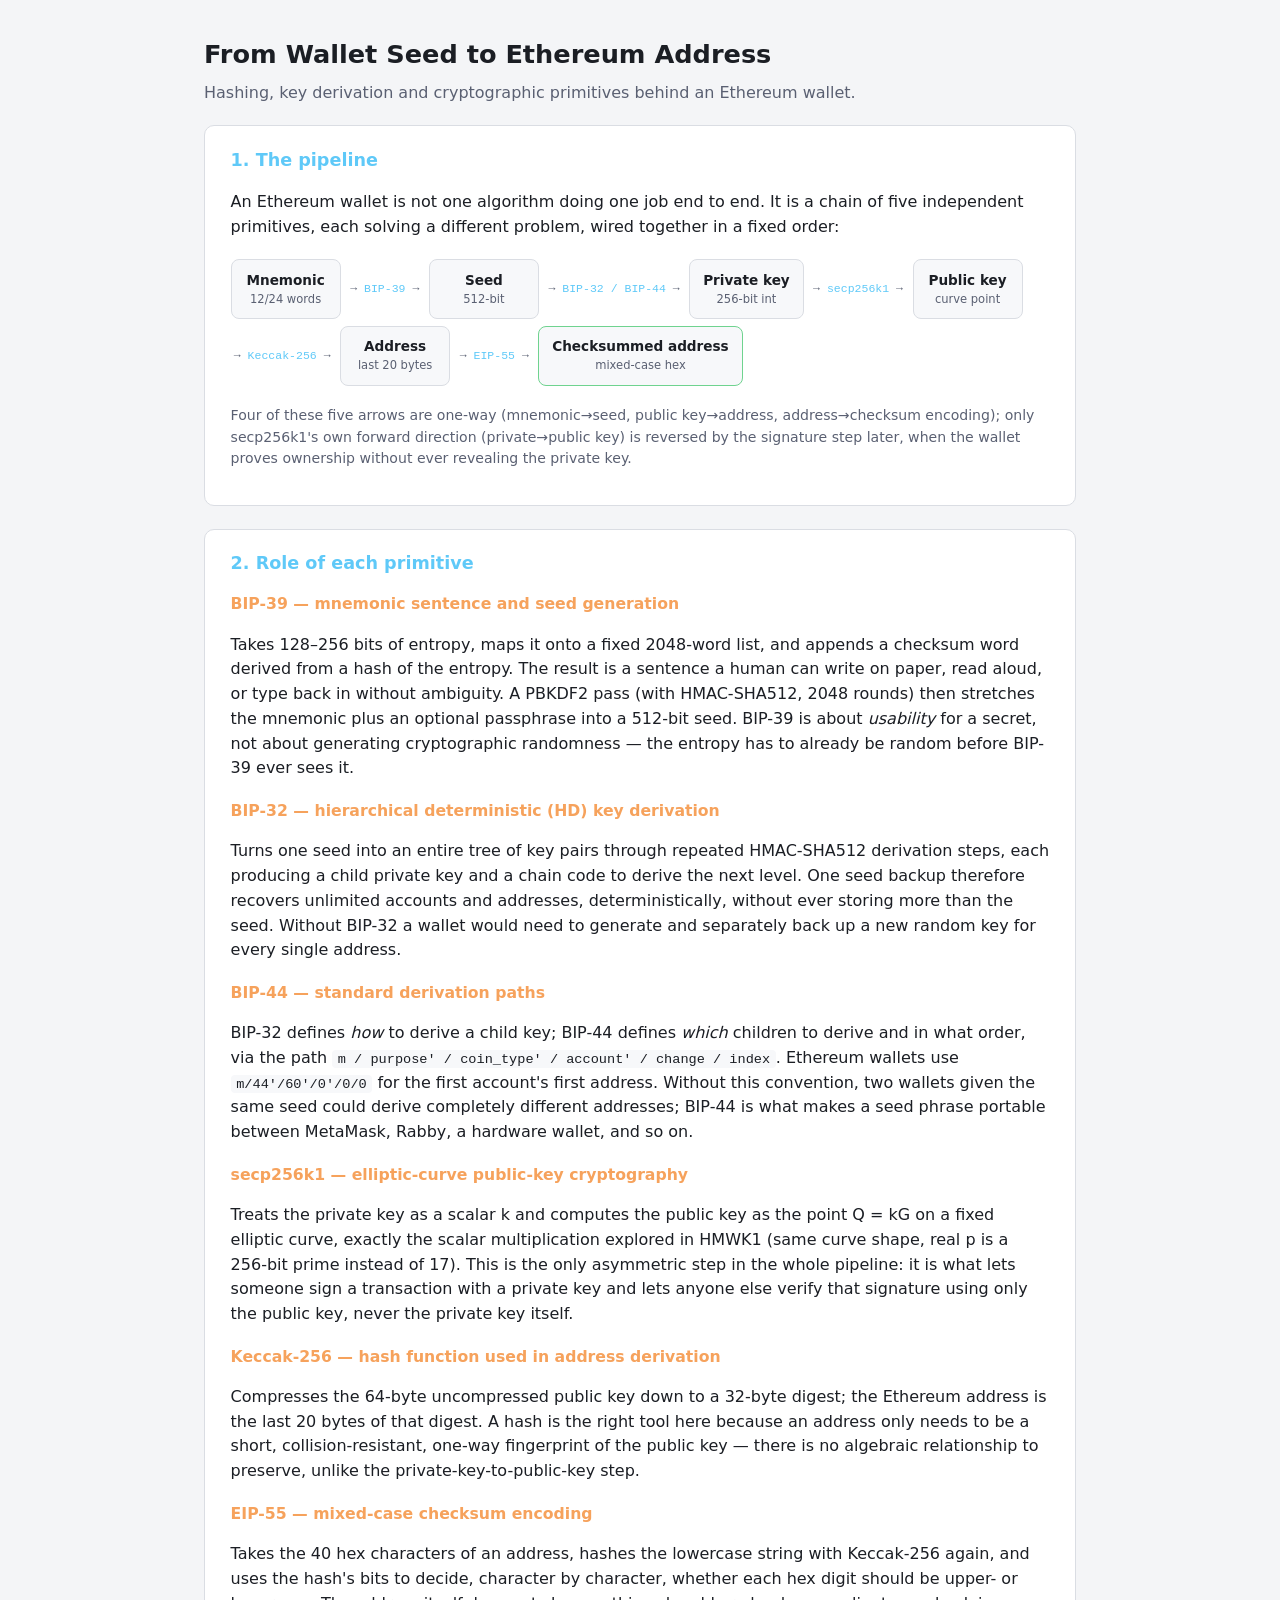
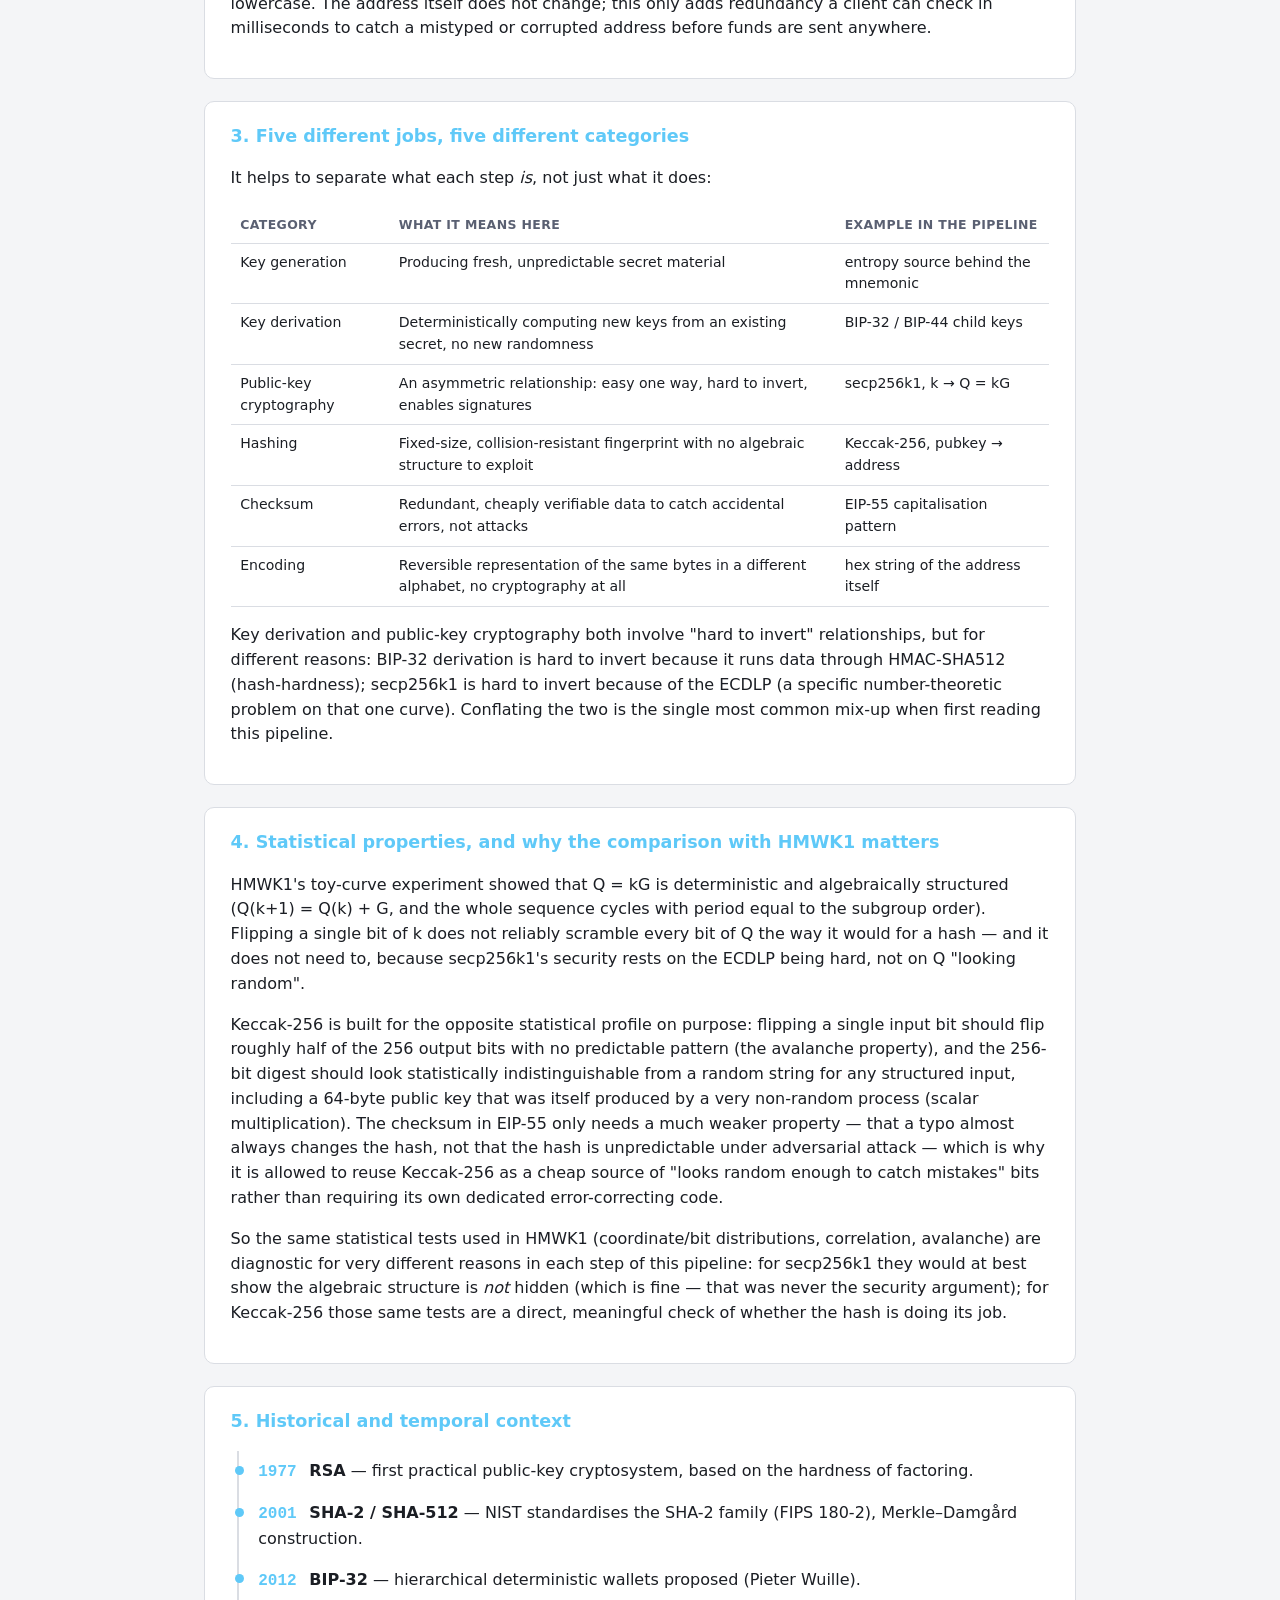
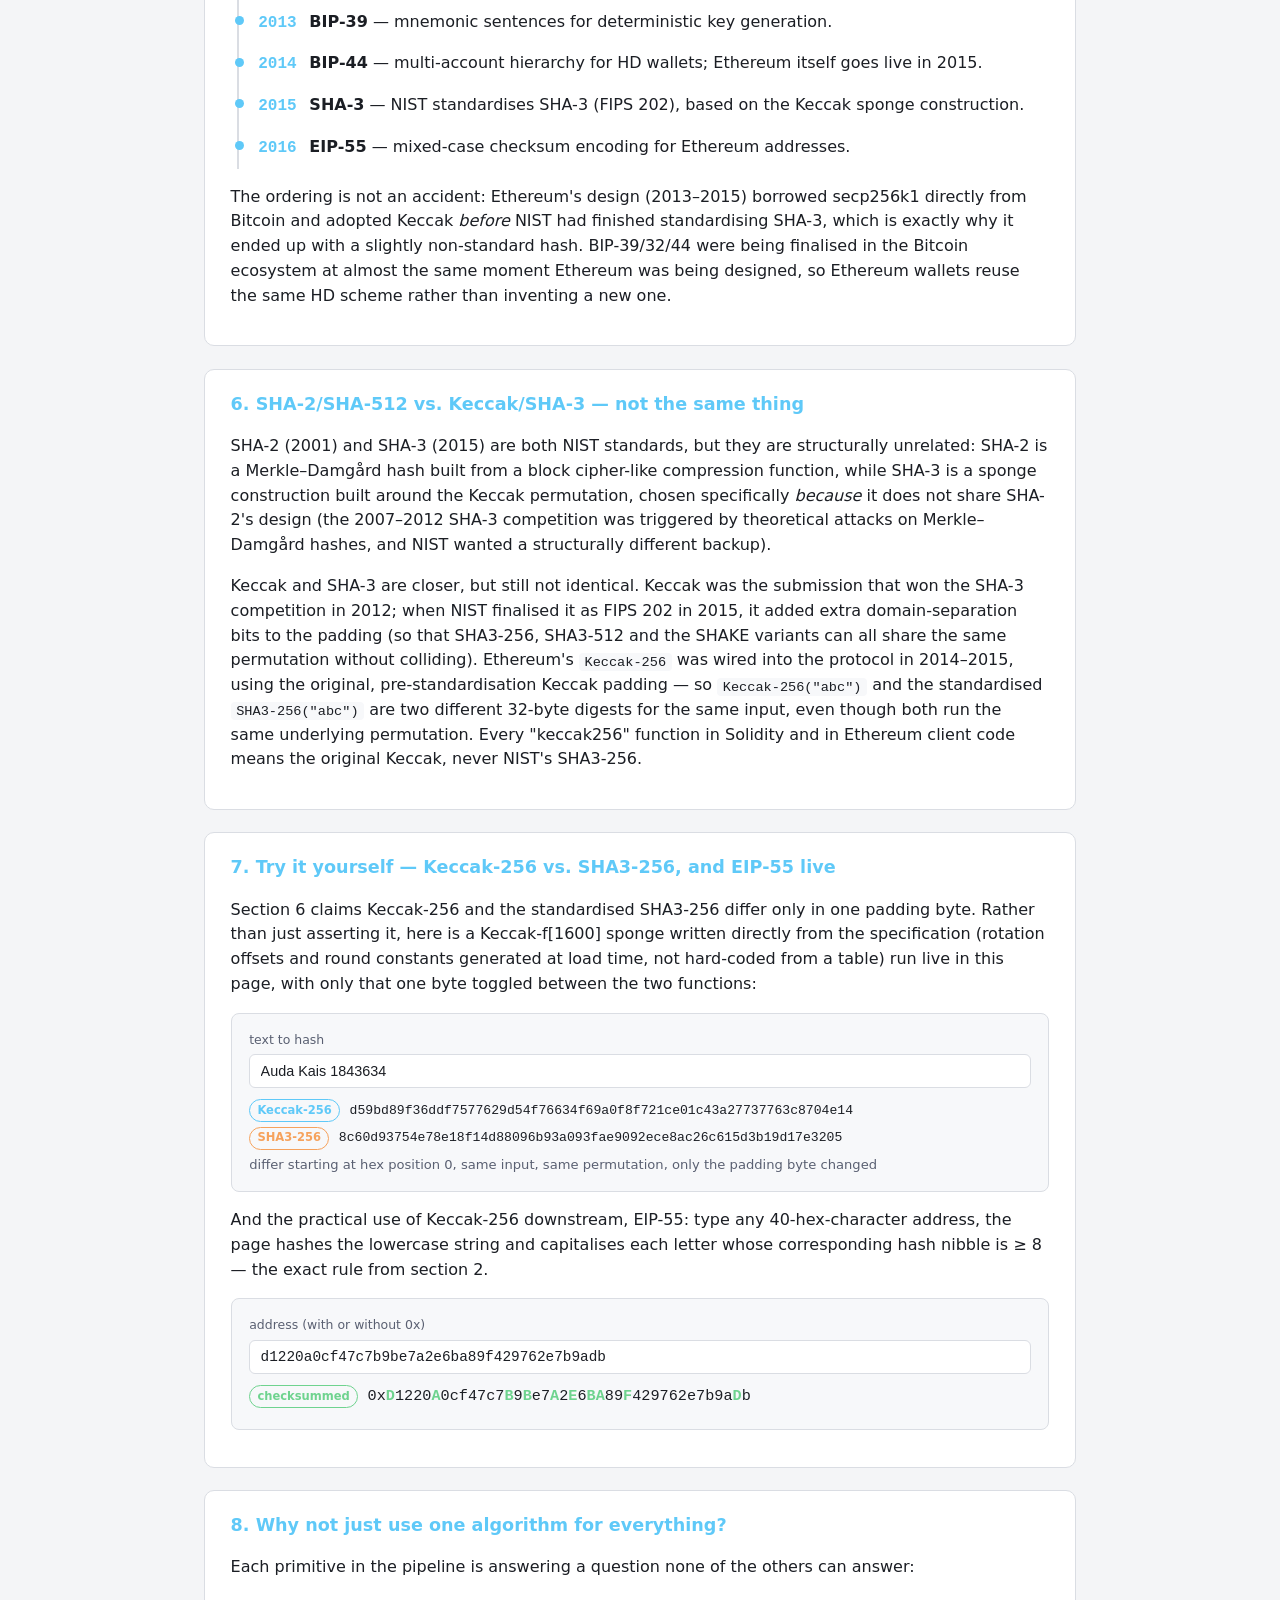
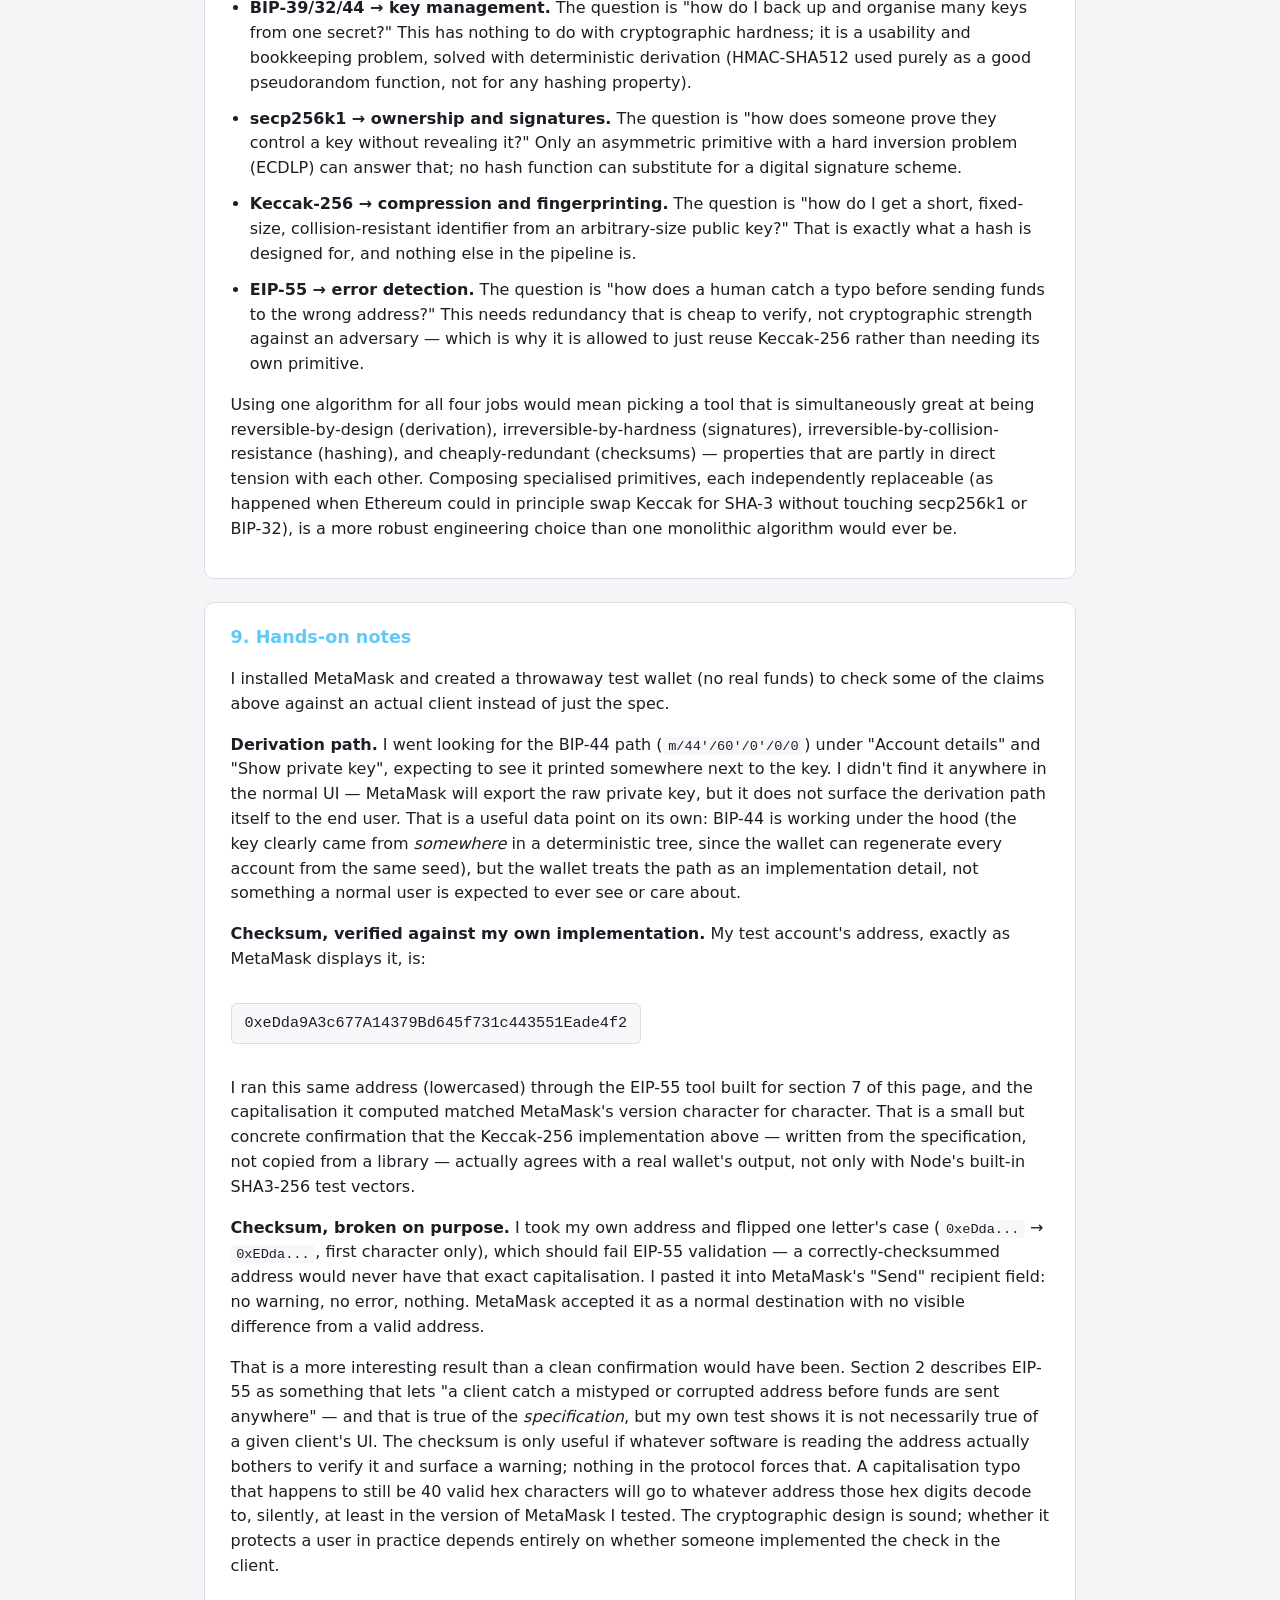
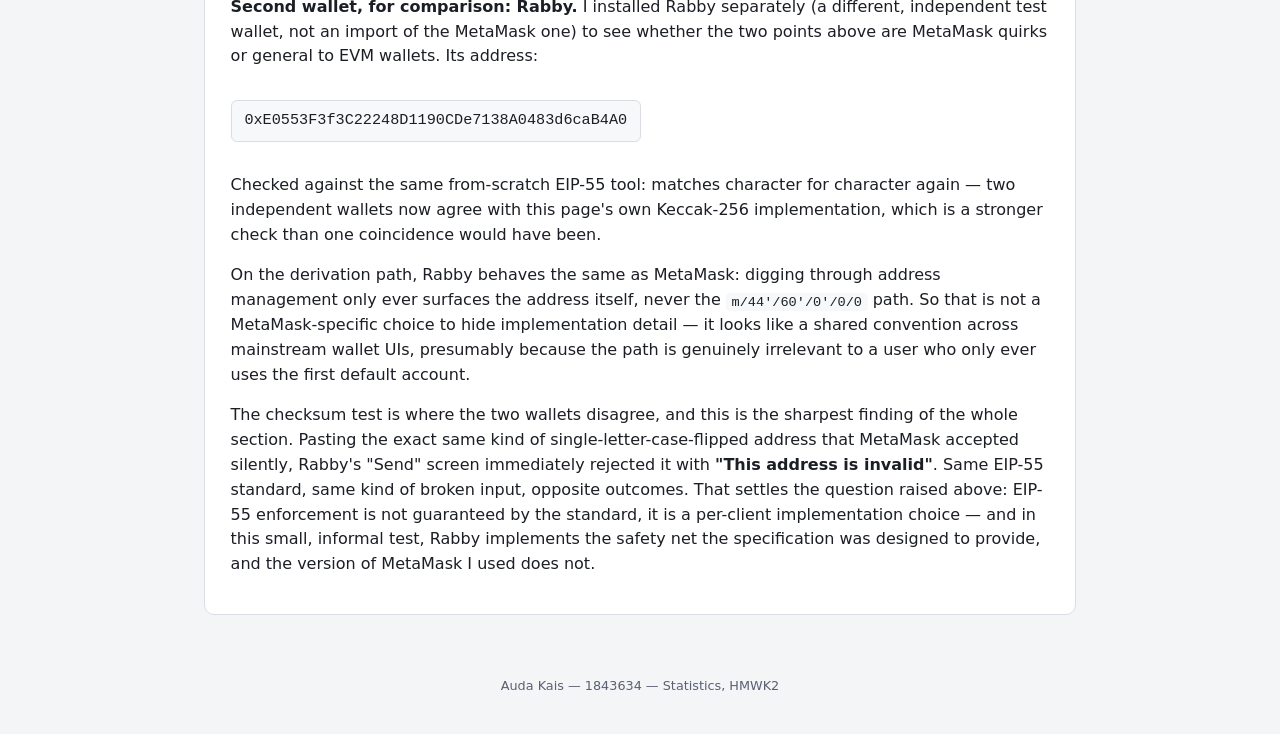
==== hmwk2-wallet-pipeline/index.html @ 6ed26566 "Rename report.html to index.html" ====
<!DOCTYPE html>
<html lang="en">
<head>
<meta charset="UTF-8">
<meta name="viewport" content="width=device-width, initial-scale=1.0">
<title>From Wallet Seed to Ethereum Address</title>
<link rel="stylesheet" href="report.css">
</head>
<body>

<header>
  <h1>From Wallet Seed to Ethereum Address</h1>
  <p class="subtitle">Hashing, key derivation and cryptographic primitives behind an Ethereum wallet.</p>
</header>

<main>

  <section class="card">
    <h2>1. The pipeline</h2>
    <p>
      An Ethereum wallet is not one algorithm doing one job end to end. It is a chain of five independent
      primitives, each solving a different problem, wired together in a fixed order:
    </p>

    <div class="pipeline" aria-label="wallet derivation pipeline">
      <div class="pstep"><span class="pname">Mnemonic</span><span class="plabel">12/24 words</span></div>
      <div class="parrow">BIP-39</div>
      <div class="pstep"><span class="pname">Seed</span><span class="plabel">512-bit</span></div>
      <div class="parrow">BIP-32 / BIP-44</div>
      <div class="pstep"><span class="pname">Private key</span><span class="plabel">256-bit int</span></div>
      <div class="parrow">secp256k1</div>
      <div class="pstep"><span class="pname">Public key</span><span class="plabel">curve point</span></div>
      <div class="parrow">Keccak-256</div>
      <div class="pstep"><span class="pname">Address</span><span class="plabel">last 20 bytes</span></div>
      <div class="parrow">EIP-55</div>
      <div class="pstep highlight"><span class="pname">Checksummed address</span><span class="plabel">mixed-case hex</span></div>
    </div>

    <p class="hint">
      Four of these five arrows are one-way (mnemonic&rarr;seed, public key&rarr;address, address&rarr;checksum
      encoding); only secp256k1's own forward direction (private&rarr;public key) is reversed by the signature
      step later, when the wallet proves ownership without ever revealing the private key.
    </p>
  </section>

  <section class="card">
    <h2>2. Role of each primitive</h2>

    <div class="prim">
      <h3>BIP-39 &mdash; mnemonic sentence and seed generation</h3>
      <p>
        Takes 128&ndash;256 bits of entropy, maps it onto a fixed 2048-word list, and appends a checksum word
        derived from a hash of the entropy. The result is a sentence a human can write on paper, read aloud, or
        type back in without ambiguity. A PBKDF2 pass (with HMAC-SHA512, 2048 rounds) then stretches the
        mnemonic plus an optional passphrase into a 512-bit seed. BIP-39 is about <em>usability</em> for a
        secret, not about generating cryptographic randomness &mdash; the entropy has to already be random
        before BIP-39 ever sees it.
      </p>
    </div>

    <div class="prim">
      <h3>BIP-32 &mdash; hierarchical deterministic (HD) key derivation</h3>
      <p>
        Turns one seed into an entire tree of key pairs through repeated HMAC-SHA512 derivation steps, each
        producing a child private key and a chain code to derive the next level. One seed backup therefore
        recovers unlimited accounts and addresses, deterministically, without ever storing more than the
        seed. Without BIP-32 a wallet would need to generate and separately back up a new random key for every
        single address.
      </p>
    </div>

    <div class="prim">
      <h3>BIP-44 &mdash; standard derivation paths</h3>
      <p>
        BIP-32 defines <em>how</em> to derive a child key; BIP-44 defines <em>which</em> children to derive and
        in what order, via the path <code>m / purpose' / coin_type' / account' / change / index</code>. Ethereum
        wallets use <code>m/44'/60'/0'/0/0</code> for the first account's first address. Without this
        convention, two wallets given the same seed could derive completely different addresses; BIP-44 is
        what makes a seed phrase portable between MetaMask, Rabby, a hardware wallet, and so on.
      </p>
    </div>

    <div class="prim">
      <h3>secp256k1 &mdash; elliptic-curve public-key cryptography</h3>
      <p>
        Treats the private key as a scalar k and computes the public key as the point Q = kG on a fixed
        elliptic curve, exactly the scalar multiplication explored in HMWK1 (same curve shape, real p is a
        256-bit prime instead of 17). This is the only asymmetric step in the whole pipeline: it is what lets
        someone sign a transaction with a private key and lets anyone else verify that signature using only
        the public key, never the private key itself.
      </p>
    </div>

    <div class="prim">
      <h3>Keccak-256 &mdash; hash function used in address derivation</h3>
      <p>
        Compresses the 64-byte uncompressed public key down to a 32-byte digest; the Ethereum address is the
        last 20 bytes of that digest. A hash is the right tool here because an address only needs to be a
        short, collision-resistant, one-way fingerprint of the public key &mdash; there is no algebraic
        relationship to preserve, unlike the private-key-to-public-key step.
      </p>
    </div>

    <div class="prim">
      <h3>EIP-55 &mdash; mixed-case checksum encoding</h3>
      <p>
        Takes the 40 hex characters of an address, hashes the lowercase string with Keccak-256 again, and uses
        the hash's bits to decide, character by character, whether each hex digit should be upper- or
        lowercase. The address itself does not change; this only adds redundancy a client can check in
        milliseconds to catch a mistyped or corrupted address before funds are sent anywhere.
      </p>
    </div>
  </section>

  <section class="card">
    <h2>3. Five different jobs, five different categories</h2>
    <p>
      It helps to separate what each step <em>is</em>, not just what it does:
    </p>
    <table class="defs">
      <tr><th>Category</th><th>What it means here</th><th>Example in the pipeline</th></tr>
      <tr><td>Key generation</td><td>Producing fresh, unpredictable secret material</td><td>entropy source behind the mnemonic</td></tr>
      <tr><td>Key derivation</td><td>Deterministically computing new keys from an existing secret, no new randomness</td><td>BIP-32 / BIP-44 child keys</td></tr>
      <tr><td>Public-key cryptography</td><td>An asymmetric relationship: easy one way, hard to invert, enables signatures</td><td>secp256k1, k &rarr; Q = kG</td></tr>
      <tr><td>Hashing</td><td>Fixed-size, collision-resistant fingerprint with no algebraic structure to exploit</td><td>Keccak-256, pubkey &rarr; address</td></tr>
      <tr><td>Checksum</td><td>Redundant, cheaply verifiable data to catch accidental errors, not attacks</td><td>EIP-55 capitalisation pattern</td></tr>
      <tr><td>Encoding</td><td>Reversible representation of the same bytes in a different alphabet, no cryptography at all</td><td>hex string of the address itself</td></tr>
    </table>
    <p>
      Key derivation and public-key cryptography both involve "hard to invert" relationships, but for different
      reasons: BIP-32 derivation is hard to invert because it runs data through HMAC-SHA512 (hash-hardness);
      secp256k1 is hard to invert because of the ECDLP (a specific number-theoretic problem on that one curve).
      Conflating the two is the single most common mix-up when first reading this pipeline.
    </p>
  </section>

  <section class="card">
    <h2>4. Statistical properties, and why the comparison with HMWK1 matters</h2>
    <p>
      HMWK1's toy-curve experiment showed that Q = kG is deterministic and algebraically structured
      (Q(k+1) = Q(k) + G, and the whole sequence cycles with period equal to the subgroup order). Flipping a
      single bit of k does not reliably scramble every bit of Q the way it would for a hash &mdash; and it does
      not need to, because secp256k1's security rests on the ECDLP being hard, not on Q "looking random".
    </p>
    <p>
      Keccak-256 is built for the opposite statistical profile on purpose: flipping a single input bit should
      flip roughly half of the 256 output bits with no predictable pattern (the avalanche property), and the
      256-bit digest should look statistically indistinguishable from a random string for any structured
      input, including a 64-byte public key that was itself produced by a very non-random process (scalar
      multiplication). The checksum in EIP-55 only needs a much weaker property &mdash; that a typo almost
      always changes the hash, not that the hash is unpredictable under adversarial attack &mdash; which is why
      it is allowed to reuse Keccak-256 as a cheap source of "looks random enough to catch mistakes" bits
      rather than requiring its own dedicated error-correcting code.
    </p>
    <p>
      So the same statistical tests used in HMWK1 (coordinate/bit distributions, correlation, avalanche) are
      diagnostic for very different reasons in each step of this pipeline: for secp256k1 they would at best
      show the algebraic structure is <em>not</em> hidden (which is fine &mdash; that was never the security
      argument); for Keccak-256 those same tests are a direct, meaningful check of whether the hash is doing
      its job.
    </p>
  </section>

  <section class="card">
    <h2>5. Historical and temporal context</h2>
    <div class="timeline">
      <div class="trow"><span class="tyear">1977</span><span class="tdesc"><strong>RSA</strong> &mdash; first practical public-key cryptosystem, based on the hardness of factoring.</span></div>
      <div class="trow"><span class="tyear">2001</span><span class="tdesc"><strong>SHA-2 / SHA-512</strong> &mdash; NIST standardises the SHA-2 family (FIPS 180-2), Merkle&ndash;Damgård construction.</span></div>
      <div class="trow"><span class="tyear">2012</span><span class="tdesc"><strong>BIP-32</strong> &mdash; hierarchical deterministic wallets proposed (Pieter Wuille).</span></div>
      <div class="trow"><span class="tyear">2013</span><span class="tdesc"><strong>BIP-39</strong> &mdash; mnemonic sentences for deterministic key generation.</span></div>
      <div class="trow"><span class="tyear">2014</span><span class="tdesc"><strong>BIP-44</strong> &mdash; multi-account hierarchy for HD wallets; Ethereum itself goes live in 2015.</span></div>
      <div class="trow"><span class="tyear">2015</span><span class="tdesc"><strong>SHA-3</strong> &mdash; NIST standardises SHA-3 (FIPS 202), based on the Keccak sponge construction.</span></div>
      <div class="trow"><span class="tyear">2016</span><span class="tdesc"><strong>EIP-55</strong> &mdash; mixed-case checksum encoding for Ethereum addresses.</span></div>
    </div>
    <p>
      The ordering is not an accident: Ethereum's design (2013&ndash;2015) borrowed secp256k1 directly from
      Bitcoin and adopted Keccak <em>before</em> NIST had finished standardising SHA-3, which is exactly why it
      ended up with a slightly non-standard hash. BIP-39/32/44 were being finalised in the Bitcoin ecosystem at
      almost the same moment Ethereum was being designed, so Ethereum wallets reuse the same HD scheme rather
      than inventing a new one.
    </p>
  </section>

  <section class="card">
    <h2>6. SHA-2/SHA-512 vs. Keccak/SHA-3 &mdash; not the same thing</h2>
    <p>
      SHA-2 (2001) and SHA-3 (2015) are both NIST standards, but they are structurally unrelated: SHA-2 is a
      Merkle&ndash;Damgård hash built from a block cipher-like compression function, while SHA-3 is a sponge
      construction built around the Keccak permutation, chosen specifically <em>because</em> it does not share
      SHA-2's design (the 2007&ndash;2012 SHA-3 competition was triggered by theoretical attacks on
      Merkle&ndash;Damgård hashes, and NIST wanted a structurally different backup).
    </p>
    <p>
      Keccak and SHA-3 are closer, but still not identical. Keccak was the submission that won the SHA-3
      competition in 2012; when NIST finalised it as FIPS 202 in 2015, it added extra domain-separation bits to
      the padding (so that SHA3-256, SHA3-512 and the SHAKE variants can all share the same permutation without
      colliding). Ethereum's <code>Keccak-256</code> was wired into the protocol in 2014&ndash;2015, using the
      original, pre-standardisation Keccak padding &mdash; so <code>Keccak-256("abc")</code> and the
      standardised <code>SHA3-256("abc")</code> are two different 32-byte digests for the same input, even
      though both run the same underlying permutation. Every "keccak256" function in Solidity and in Ethereum
      client code means the original Keccak, never NIST's SHA3-256.
    </p>
  </section>

  <section class="card">
    <h2>7. Try it yourself &mdash; Keccak-256 vs. SHA3-256, and EIP-55 live</h2>
    <p>
      Section 6 claims Keccak-256 and the standardised SHA3-256 differ only in one padding byte. Rather than
      just asserting it, here is a Keccak-f[1600] sponge written directly from the specification (rotation
      offsets and round constants generated at load time, not hard-coded from a table) run live in this page,
      with only that one byte toggled between the two functions:
    </p>

    <div class="demo">
      <label class="demo-label" for="hashInput">text to hash</label>
      <input type="text" id="hashInput" class="demo-input">
      <div class="demo-row"><span class="demo-tag keccak">Keccak-256</span><span id="keccakOut" class="mono small"></span></div>
      <div class="demo-row"><span class="demo-tag sha3">SHA3-256</span><span id="sha3Out" class="mono small"></span></div>
      <div id="diffNote" class="hint small"></div>
    </div>

    <p>
      And the practical use of Keccak-256 downstream, EIP-55: type any 40-hex-character address, the page
      hashes the lowercase string and capitalises each letter whose corresponding hash nibble is &ge; 8 &mdash;
      the exact rule from section 2.
    </p>

    <div class="demo">
      <label class="demo-label" for="addrInput">address (with or without 0x)</label>
      <input type="text" id="addrInput" class="demo-input mono">
      <div class="demo-row"><span class="demo-tag good">checksummed</span><span id="addrOut" class="mono addr-out"></span></div>
      <div id="addrError" class="hint small"></div>
    </div>
  </section>

  <section class="card">
    <h2>8. Why not just use one algorithm for everything?</h2>
    <p>
      Each primitive in the pipeline is answering a question none of the others can answer:
    </p>
    <ul>
      <li>
        <strong>BIP-39/32/44 &rarr; key management.</strong> The question is "how do I back up and organise
        many keys from one secret?" This has nothing to do with cryptographic hardness; it is a usability and
        bookkeeping problem, solved with deterministic derivation (HMAC-SHA512 used purely as a good
        pseudorandom function, not for any hashing property).
      </li>
      <li>
        <strong>secp256k1 &rarr; ownership and signatures.</strong> The question is "how does someone prove
        they control a key without revealing it?" Only an asymmetric primitive with a hard inversion problem
        (ECDLP) can answer that; no hash function can substitute for a digital signature scheme.
      </li>
      <li>
        <strong>Keccak-256 &rarr; compression and fingerprinting.</strong> The question is "how do I get a
        short, fixed-size, collision-resistant identifier from an arbitrary-size public key?" That is exactly
        what a hash is designed for, and nothing else in the pipeline is.
      </li>
      <li>
        <strong>EIP-55 &rarr; error detection.</strong> The question is "how does a human catch a typo before
        sending funds to the wrong address?" This needs redundancy that is cheap to verify, not cryptographic
        strength against an adversary &mdash; which is why it is allowed to just reuse Keccak-256 rather than
        needing its own primitive.
      </li>
    </ul>
    <p>
      Using one algorithm for all four jobs would mean picking a tool that is simultaneously great at being
      reversible-by-design (derivation), irreversible-by-hardness (signatures), irreversible-by-collision-
      resistance (hashing), and cheaply-redundant (checksums) &mdash; properties that are partly in direct
      tension with each other. Composing specialised primitives, each independently replaceable (as happened
      when Ethereum could in principle swap Keccak for SHA-3 without touching secp256k1 or BIP-32), is a more
      robust engineering choice than one monolithic algorithm would ever be.
    </p>
  </section>

  <section class="card">
    <h2>9. Hands-on notes</h2>
    <p>
      I installed MetaMask and created a throwaway test wallet (no real funds) to check some of the claims
      above against an actual client instead of just the spec.
    </p>
    <p>
      <strong>Derivation path.</strong> I went looking for the BIP-44 path (<code>m/44'/60'/0'/0/0</code>)
      under "Account details" and "Show private key", expecting to see it printed somewhere next to the key.
      I didn't find it anywhere in the normal UI &mdash; MetaMask will export the raw private key, but it does
      not surface the derivation path itself to the end user. That is a useful data point on its own: BIP-44
      is working under the hood (the key clearly came from <em>somewhere</em> in a deterministic tree, since
      the wallet can regenerate every account from the same seed), but the wallet treats the path as an
      implementation detail, not something a normal user is expected to ever see or care about.
    </p>
    <p>
      <strong>Checksum, verified against my own implementation.</strong> My test account's address, exactly
      as MetaMask displays it, is:
    </p>
    <p class="mono addr-example">0xeDda9A3c677A14379Bd645f731c443551Eade4f2</p>
    <p>
      I ran this same address (lowercased) through the EIP-55 tool built for section 7 of this page, and the
      capitalisation it computed matched MetaMask's version character for character. That is a small but
      concrete confirmation that the Keccak-256 implementation above &mdash; written from the specification,
      not copied from a library &mdash; actually agrees with a real wallet's output, not only with Node's
      built-in SHA3-256 test vectors.
    </p>
    <p>
      <strong>Checksum, broken on purpose.</strong> I took my own address and flipped one letter's case
      (<code>0xeDda...</code> &rarr; <code>0xEDda...</code>, first character only), which should fail EIP-55
      validation &mdash; a correctly-checksummed address would never have that exact capitalisation. I pasted
      it into MetaMask's "Send" recipient field: no warning, no error, nothing. MetaMask accepted it as a
      normal destination with no visible difference from a valid address.
    </p>
    <p>
      That is a more interesting result than a clean confirmation would have been. Section 2 describes EIP-55
      as something that lets "a client catch a mistyped or corrupted address before funds are sent anywhere" &mdash;
      and that is true of the <em>specification</em>, but my own test shows it is not necessarily true of a
      given client's UI. The checksum is only useful if whatever software is reading the address actually
      bothers to verify it and surface a warning; nothing in the protocol forces that. A capitalisation typo
      that happens to still be 40 valid hex characters will go to whatever address those hex digits decode to,
      silently, at least in the version of MetaMask I tested. The cryptographic design is sound; whether it
      protects a user in practice depends entirely on whether someone implemented the check in the client.
    </p>
    <p>
      <strong>Second wallet, for comparison: Rabby.</strong> I installed Rabby separately (a different,
      independent test wallet, not an import of the MetaMask one) to see whether the two points above are
      MetaMask quirks or general to EVM wallets. Its address:
    </p>
    <p class="mono addr-example">0xE0553F3f3C22248D1190CDe7138A0483d6caB4A0</p>
    <p>
      Checked against the same from-scratch EIP-55 tool: matches character for character again &mdash; two
      independent wallets now agree with this page's own Keccak-256 implementation, which is a stronger check
      than one coincidence would have been.
    </p>
    <p>
      On the derivation path, Rabby behaves the same as MetaMask: digging through address management only
      ever surfaces the address itself, never the <code>m/44'/60'/0'/0/0</code> path. So that is not a
      MetaMask-specific choice to hide implementation detail &mdash; it looks like a shared convention across
      mainstream wallet UIs, presumably because the path is genuinely irrelevant to a user who only ever uses
      the first default account.
    </p>
    <p>
      The checksum test is where the two wallets disagree, and this is the sharpest finding of the whole
      section. Pasting the exact same kind of single-letter-case-flipped address that MetaMask accepted
      silently, Rabby's "Send" screen immediately rejected it with <strong>"This address is invalid"</strong>.
      Same EIP-55 standard, same kind of broken input, opposite outcomes. That settles the question raised
      above: EIP-55 enforcement is not guaranteed by the standard, it is a per-client implementation choice
      &mdash; and in this small, informal test, Rabby implements the safety net the specification was designed
      to provide, and the version of MetaMask I used does not.
    </p>
  </section>

</main>

<footer>
  <p>Auda Kais &mdash; 1843634 &mdash; Statistics, HMWK2</p>
</footer>

<script src="report.js"></script>
</body>
</html>
---- hmwk2-wallet-pipeline/report.css ----
:root {
  --bg: #0f1115;
  --panel: #171a21;
  --recessed: #0c0e13;
  --field: #0f1115;
  --border: #2a2e38;
  --text: #e4e6eb;
  --muted: #8b92a3;
  --accent: #5fc9f8;
  --accent2: #f6a25c;
  --good: #6fd38f;
  color-scheme: dark;
}

@media (prefers-color-scheme: light) {
  :root {
    --bg: #f4f5f7;
    --panel: #ffffff;
    --recessed: #f7f8fa;
    --field: #ffffff;
    --border: #dadde3;
    --text: #1b1e24;
    --muted: #5a6072;
    color-scheme: light;
  }
}

:root[data-theme="dark"] {
  --bg: #0f1115;
  --panel: #171a21;
  --recessed: #0c0e13;
  --field: #0f1115;
  --border: #2a2e38;
  --text: #e4e6eb;
  --muted: #8b92a3;
  color-scheme: dark;
}

:root[data-theme="light"] {
  --bg: #f4f5f7;
  --panel: #ffffff;
  --recessed: #f7f8fa;
  --field: #ffffff;
  --border: #dadde3;
  --text: #1b1e24;
  --muted: #5a6072;
  color-scheme: light;
}

* { box-sizing: border-box; }

body {
  margin: 0;
  background: var(--bg);
  color: var(--text);
  font-family: "Segoe UI", system-ui, sans-serif;
  line-height: 1.55;
}

header {
  padding: 2.2rem 1.5rem 1.2rem;
  max-width: 920px;
  margin: 0 auto;
}

h1 {
  font-size: 1.6rem;
  margin: 0 0 0.4rem;
}

.subtitle {
  color: var(--muted);
  margin: 0;
}

main {
  max-width: 920px;
  margin: 0 auto;
  padding: 0 1.5rem 3rem;
  display: flex;
  flex-direction: column;
  gap: 1.4rem;
}

.card {
  background: var(--panel);
  border: 1px solid var(--border);
  border-radius: 10px;
  padding: 1.3rem 1.6rem;
}

.card h2 {
  margin-top: 0;
  font-size: 1.1rem;
  color: var(--accent);
}

.card h3 {
  font-size: 0.98rem;
  margin: 0 0 0.3rem;
  color: var(--accent2);
}

.hint {
  color: var(--muted);
  font-size: 0.88rem;
}

code {
  font-family: "Cascadia Code", "Consolas", monospace;
  background: var(--recessed);
  padding: 0.1rem 0.35rem;
  border-radius: 4px;
  font-size: 0.85em;
}

.prim { margin-bottom: 1.1rem; }
.prim:last-child { margin-bottom: 0; }

ul { padding-left: 1.2rem; }
li { margin-bottom: 0.7rem; }

/* pipeline diagram */

.pipeline {
  display: flex;
  flex-wrap: wrap;
  align-items: center;
  gap: 0.4rem;
  margin: 1.2rem 0;
}

.pstep {
  display: flex;
  flex-direction: column;
  align-items: center;
  justify-content: center;
  background: var(--recessed);
  border: 1px solid var(--border);
  border-radius: 8px;
  padding: 0.6rem 0.8rem;
  min-width: 110px;
  text-align: center;
}

.pstep.highlight {
  border-color: var(--good);
}

.pname {
  font-weight: 600;
  font-size: 0.85rem;
}

.plabel {
  font-size: 0.72rem;
  color: var(--muted);
}

.parrow {
  font-size: 0.72rem;
  color: var(--accent);
  white-space: nowrap;
  padding: 0 0.2rem;
  font-family: "Cascadia Code", "Consolas", monospace;
}

.parrow::before { content: "→ "; color: var(--muted); }
.parrow::after { content: " →"; color: var(--muted); }

/* definitions table */

table.defs {
  width: 100%;
  border-collapse: collapse;
  margin-top: 0.8rem;
  font-size: 0.88rem;
}

table.defs th, table.defs td {
  text-align: left;
  padding: 0.5rem 0.6rem;
  border-bottom: 1px solid var(--border);
  vertical-align: top;
}

table.defs th {
  color: var(--muted);
  font-weight: 600;
  font-size: 0.78rem;
  text-transform: uppercase;
  letter-spacing: 0.03em;
}

/* timeline */

.timeline {
  display: flex;
  flex-direction: column;
  border-left: 2px solid var(--border);
  margin: 1rem 0 1rem 0.4rem;
  padding-left: 1.2rem;
}

.trow {
  position: relative;
  padding: 0.5rem 0;
}

.trow::before {
  content: "";
  position: absolute;
  left: -1.47rem;
  top: 0.9rem;
  width: 9px;
  height: 9px;
  border-radius: 50%;
  background: var(--accent);
}

.tyear {
  display: inline-block;
  min-width: 3.2rem;
  color: var(--accent);
  font-family: "Cascadia Code", "Consolas", monospace;
  font-weight: 600;
}

.tdesc { color: var(--text); }

footer {
  text-align: center;
  color: var(--muted);
  font-size: 0.8rem;
  padding-bottom: 2rem;
}

/* live JS demos */

.mono { font-family: "Cascadia Code", "Consolas", monospace; }
.small { font-size: 0.82rem; }

.demo {
  background: var(--recessed);
  border: 1px solid var(--border);
  border-radius: 8px;
  padding: 1rem 1.1rem;
  margin: 1rem 0;
}

.demo-label {
  display: block;
  font-size: 0.78rem;
  color: var(--muted);
  margin-bottom: 0.3rem;
}

.demo-input {
  width: 100%;
  background: var(--field);
  color: var(--text);
  border: 1px solid var(--border);
  border-radius: 6px;
  padding: 0.5rem 0.65rem;
  font-size: 0.9rem;
  margin-bottom: 0.7rem;
}

.demo-row {
  display: flex;
  gap: 0.6rem;
  align-items: baseline;
  flex-wrap: wrap;
  word-break: break-all;
  margin-bottom: 0.3rem;
}

.demo-tag {
  flex: none;
  font-size: 0.72rem;
  font-weight: 600;
  padding: 0.1rem 0.45rem;
  border-radius: 999px;
  border: 1px solid currentColor;
}

.demo-tag.keccak { color: var(--accent); }
.demo-tag.sha3 { color: var(--accent2); }
.demo-tag.good { color: var(--good); }

.addr-out { font-size: 0.95rem; }
.addr-out .upper { color: var(--good); font-weight: 700; }

.addr-example {
  background: var(--recessed);
  border: 1px solid var(--border);
  border-radius: 6px;
  padding: 0.5rem 0.8rem;
  font-size: 0.95rem;
  display: inline-block;
}
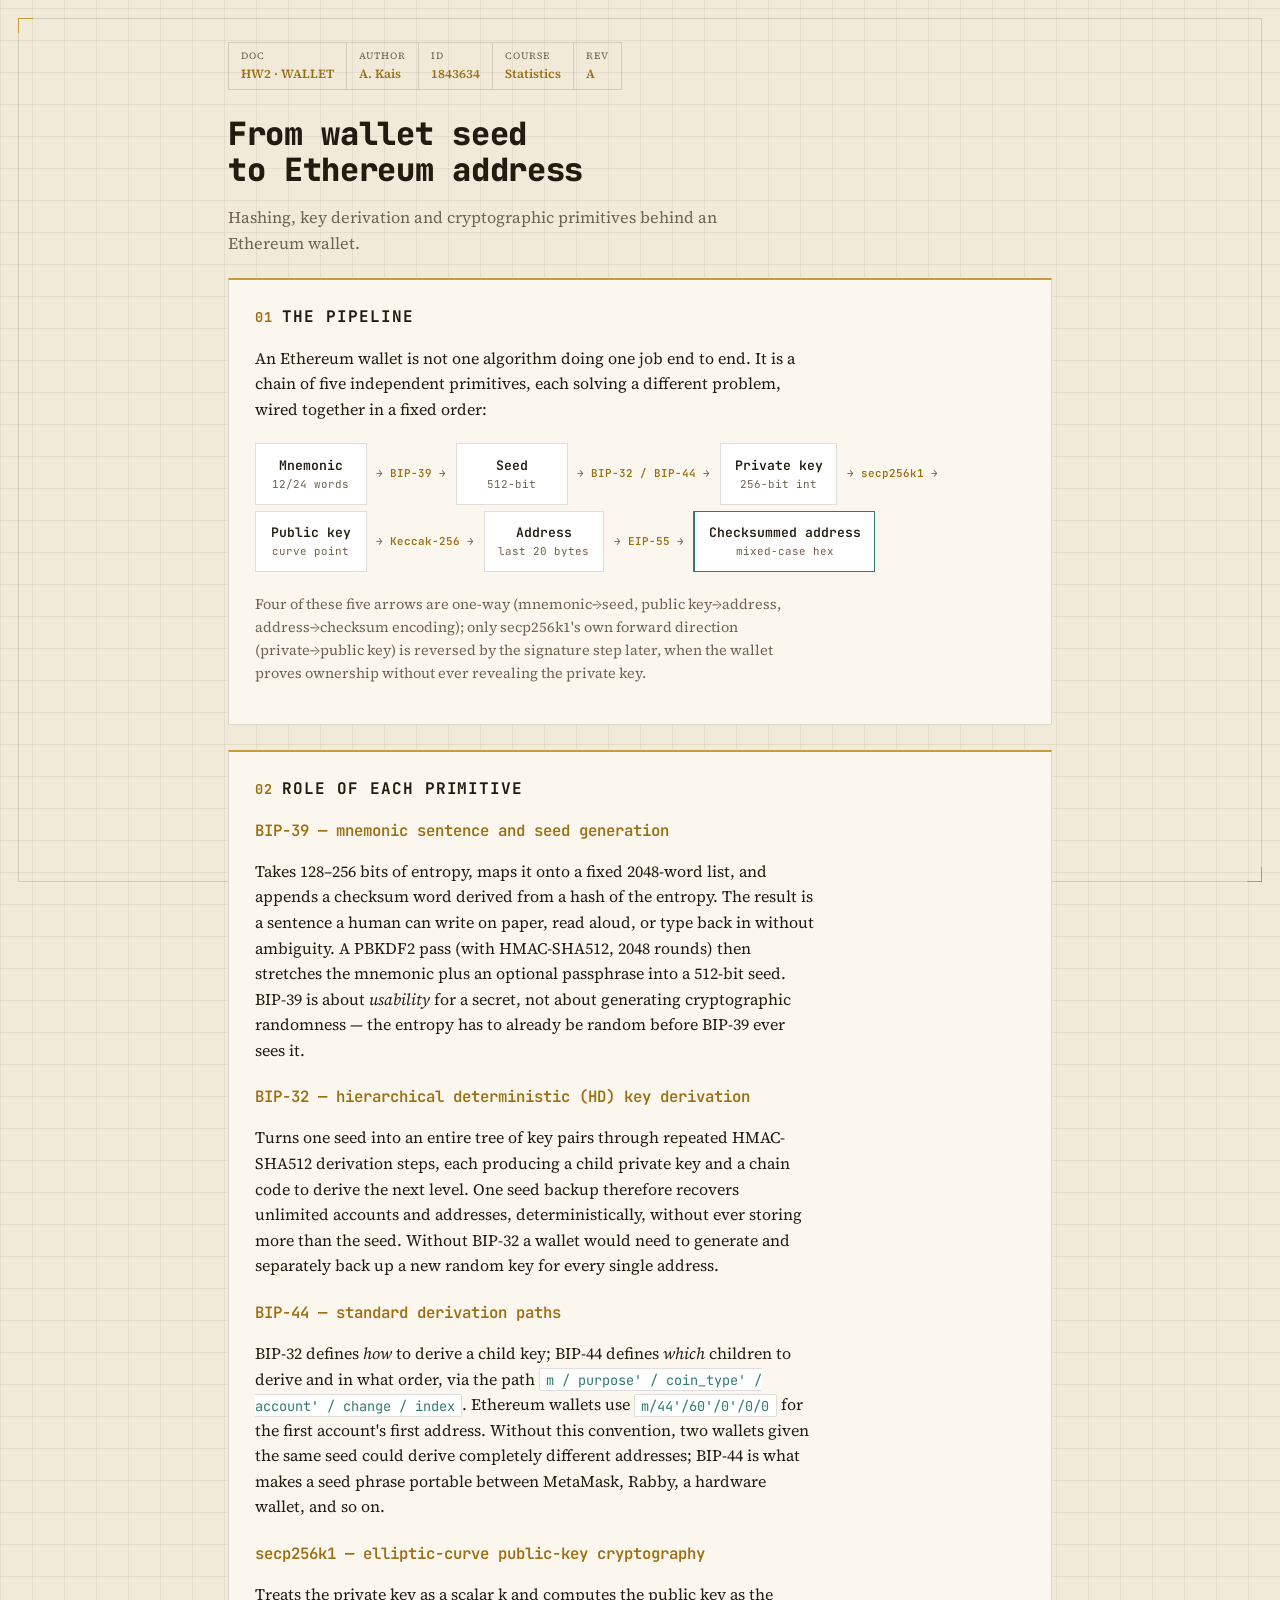
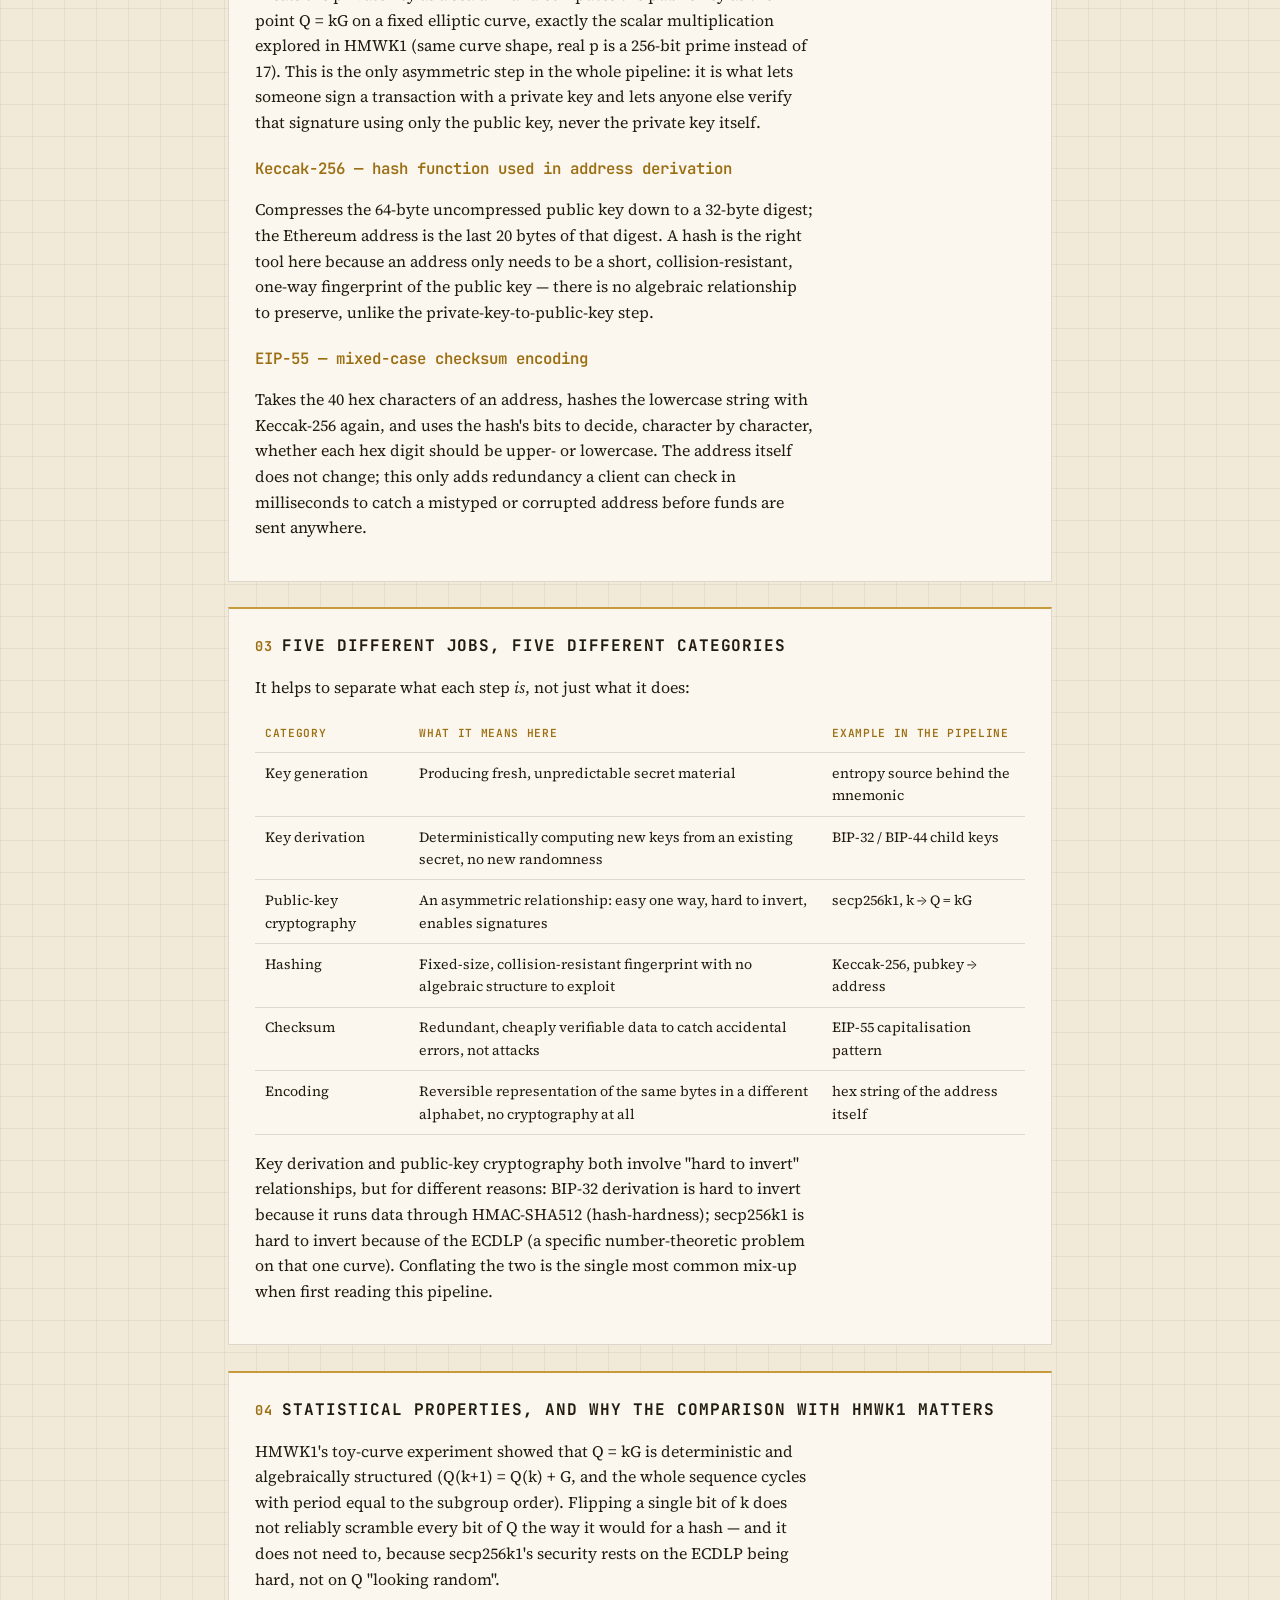
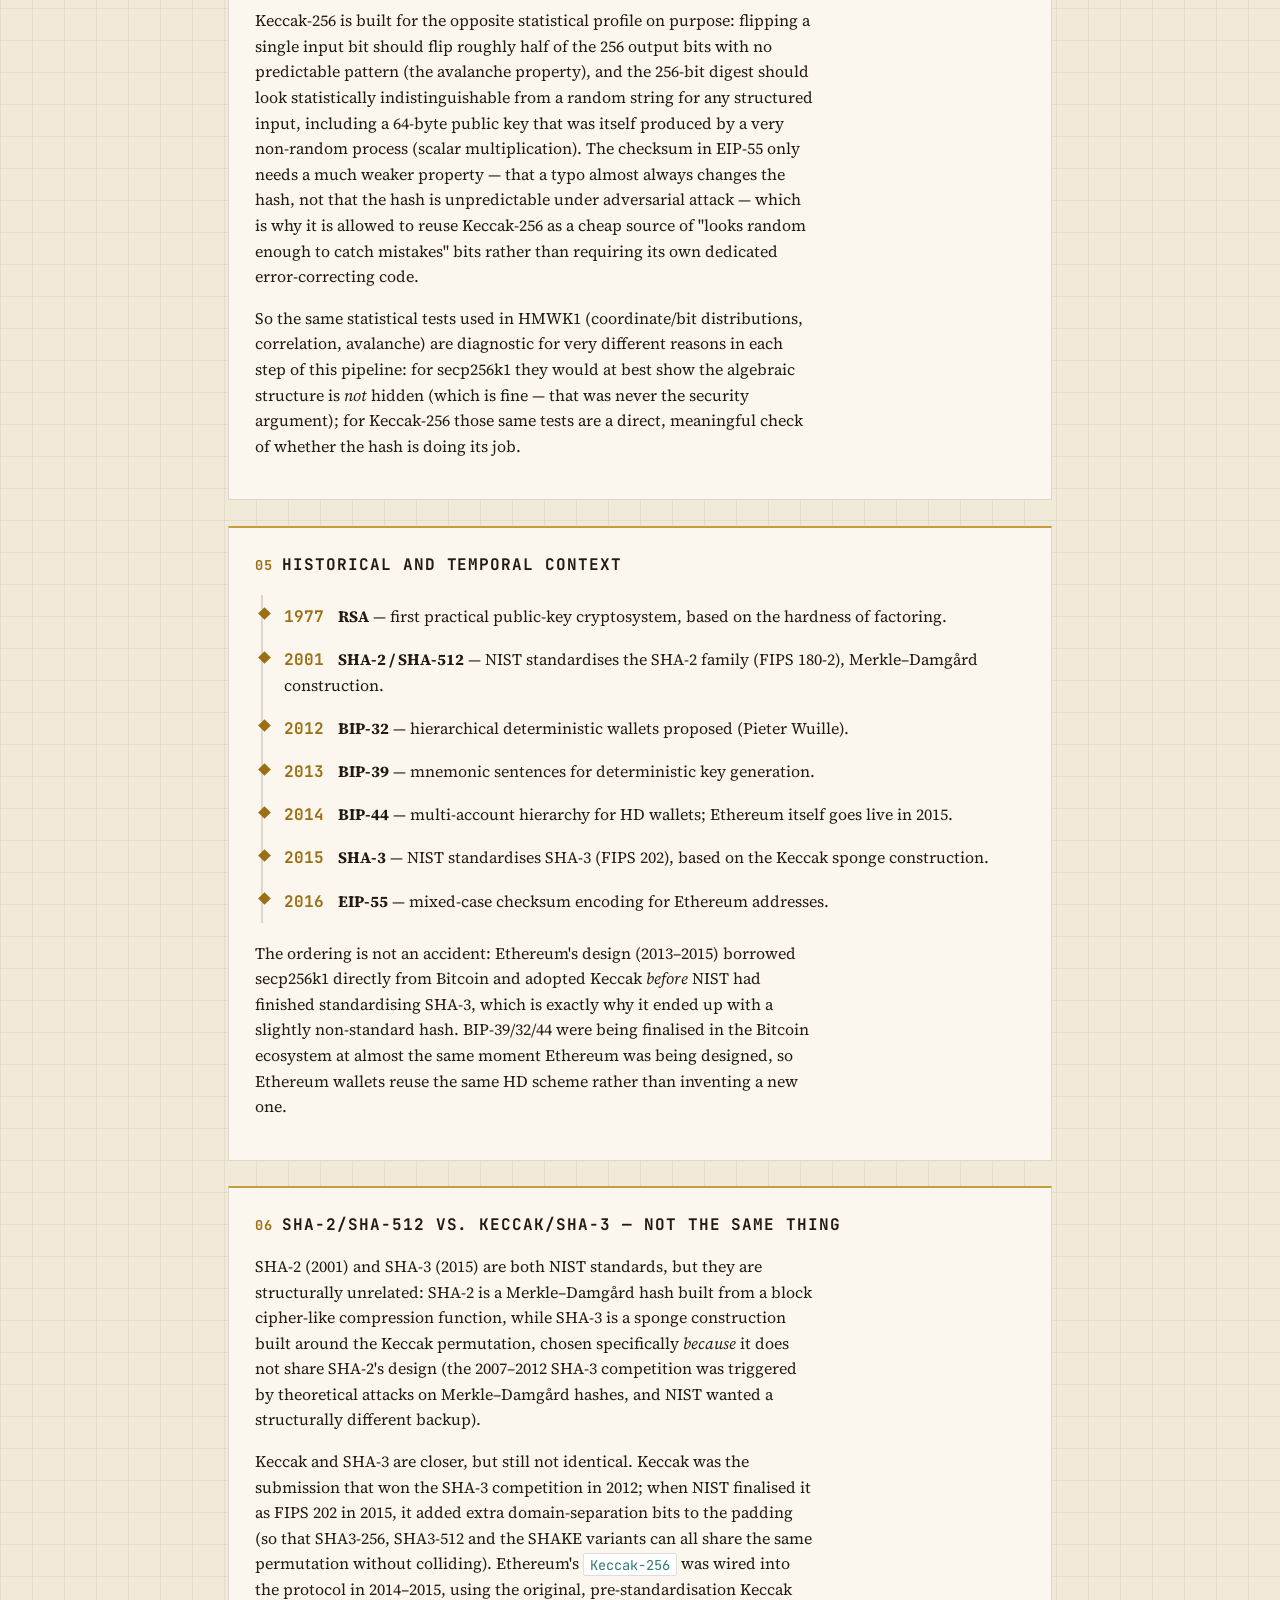
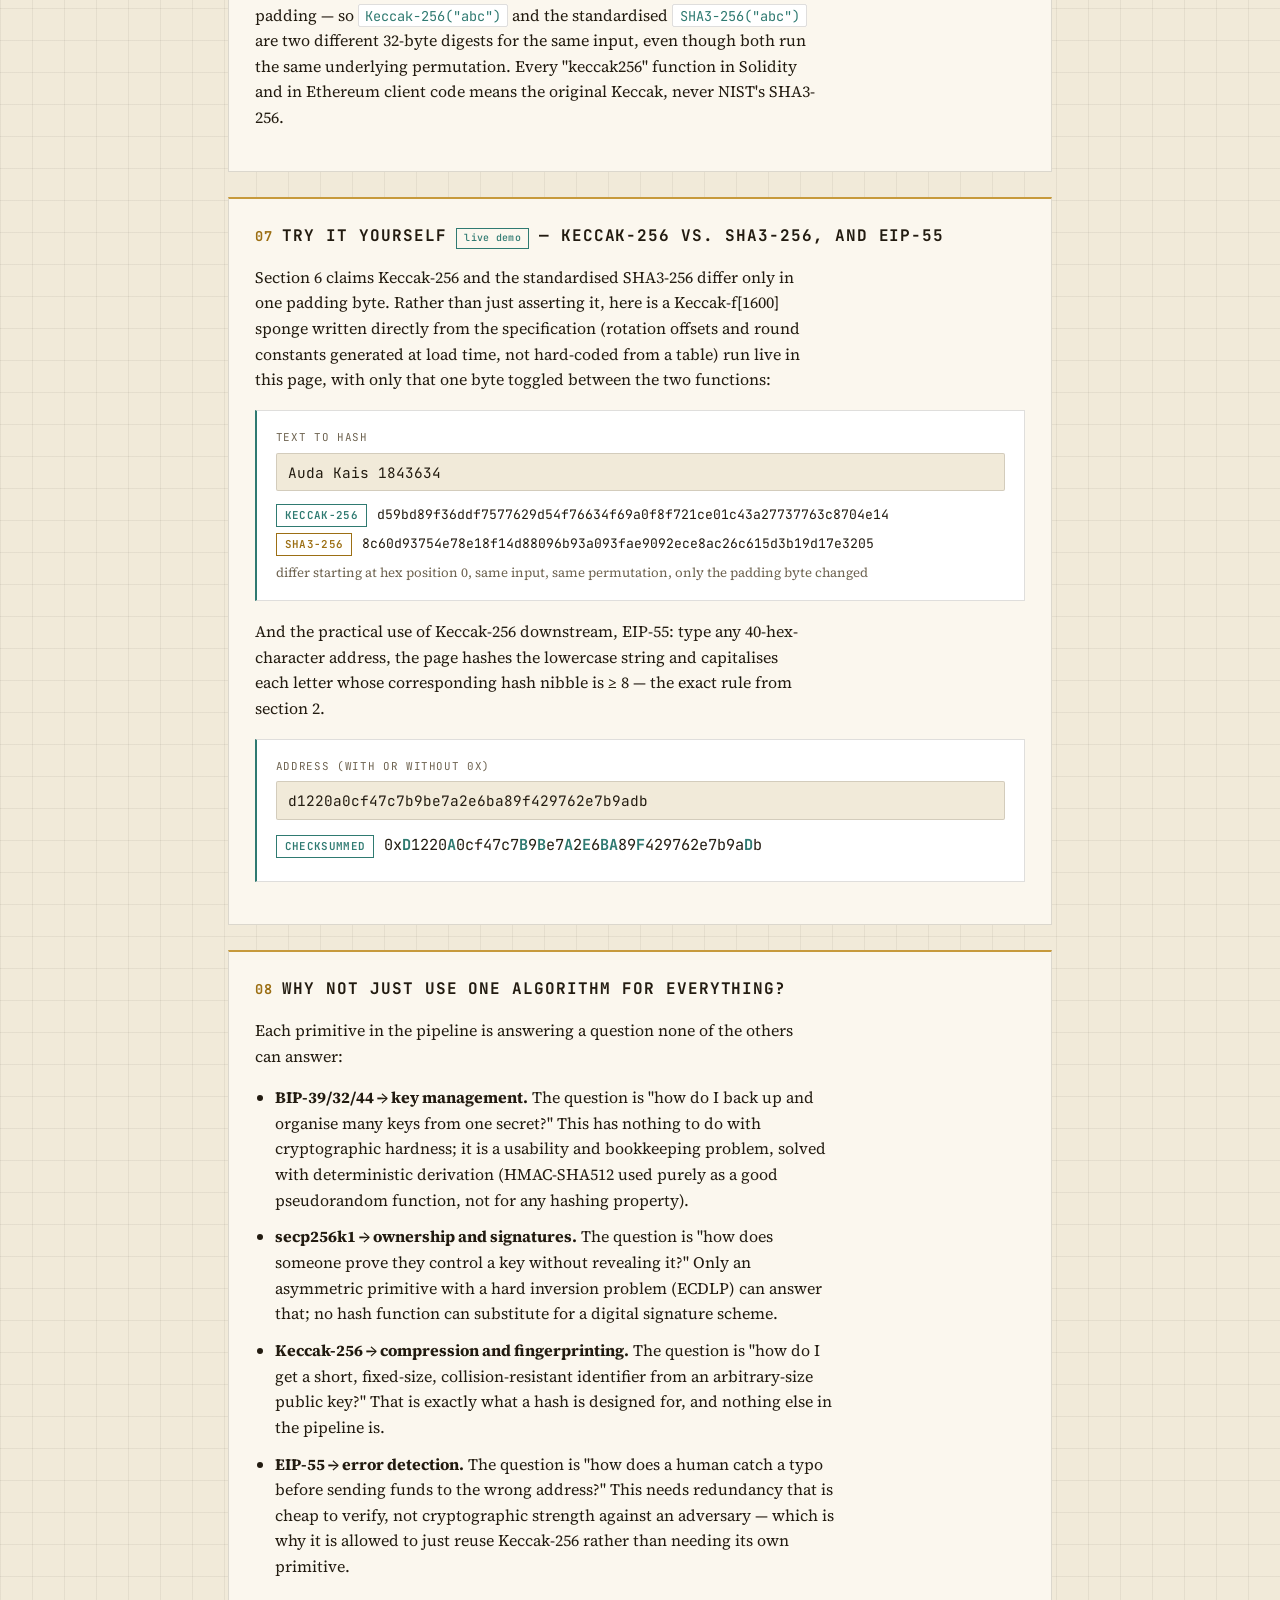
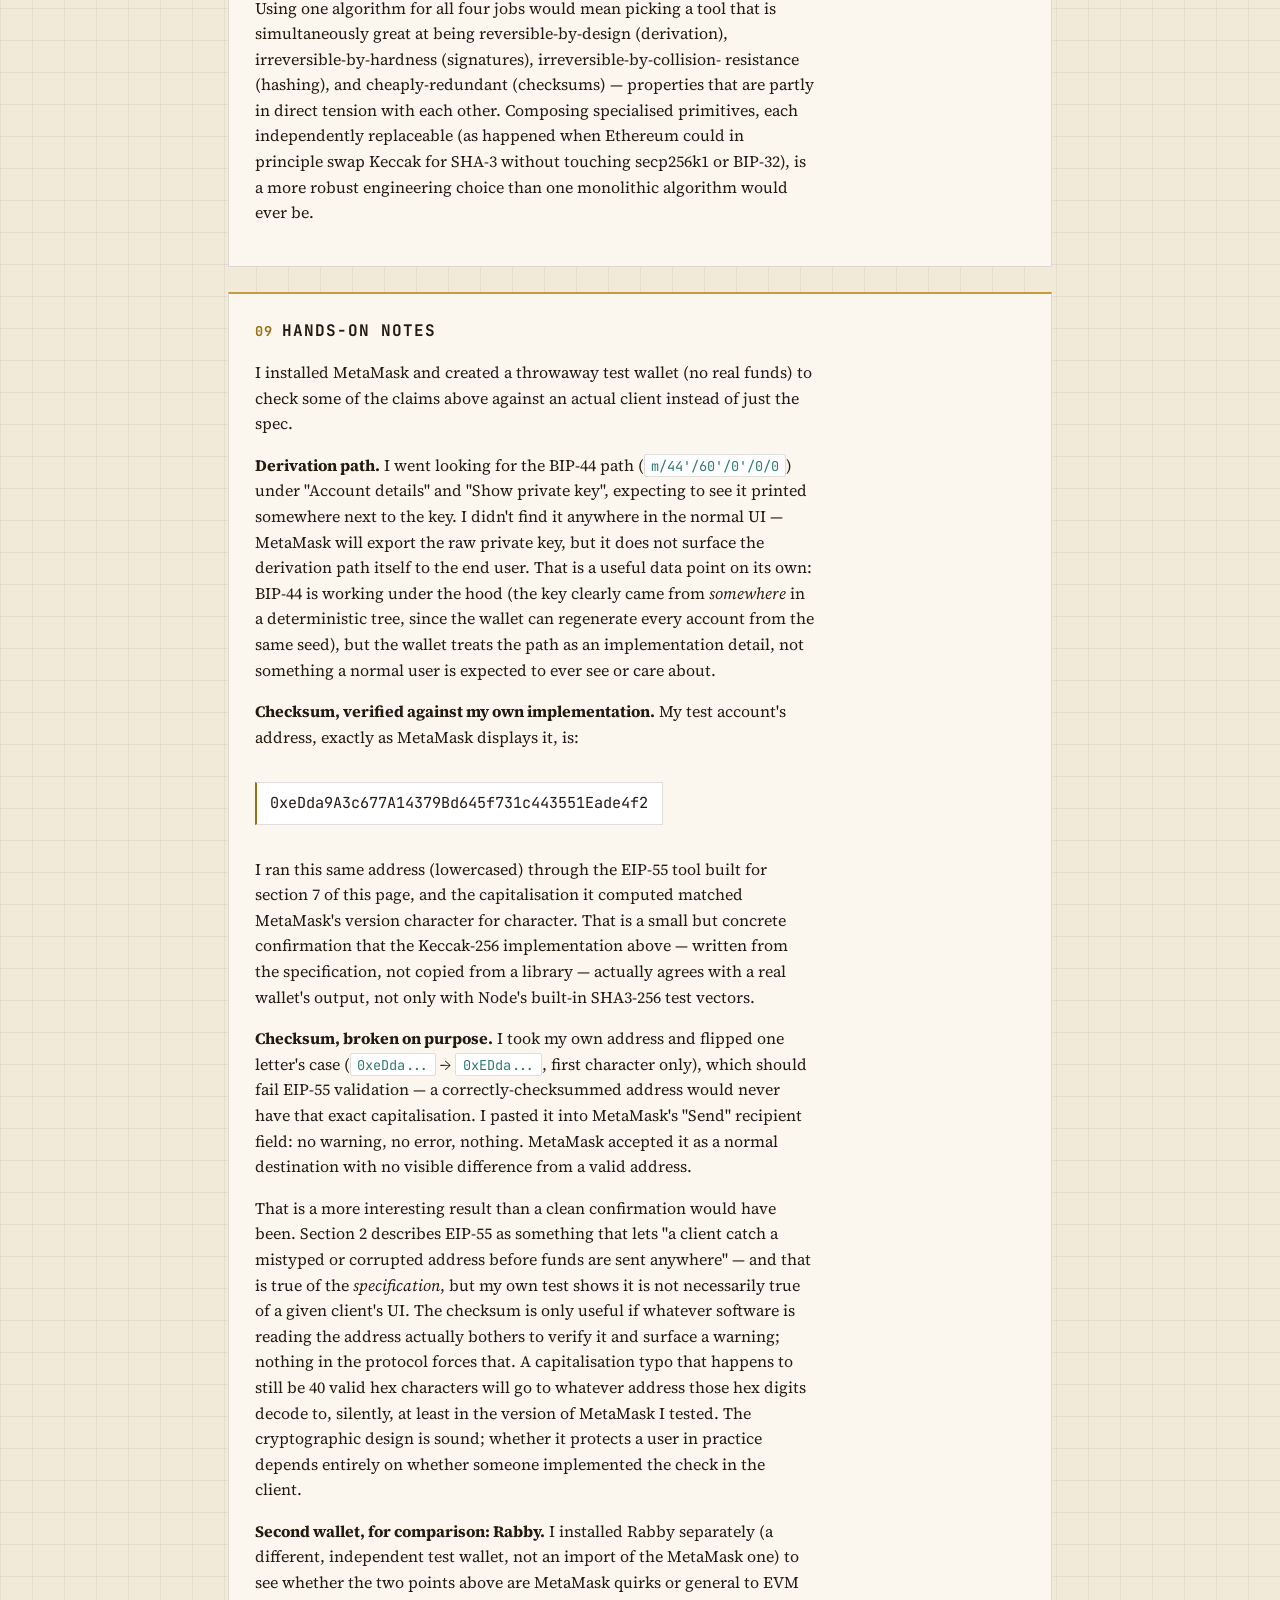
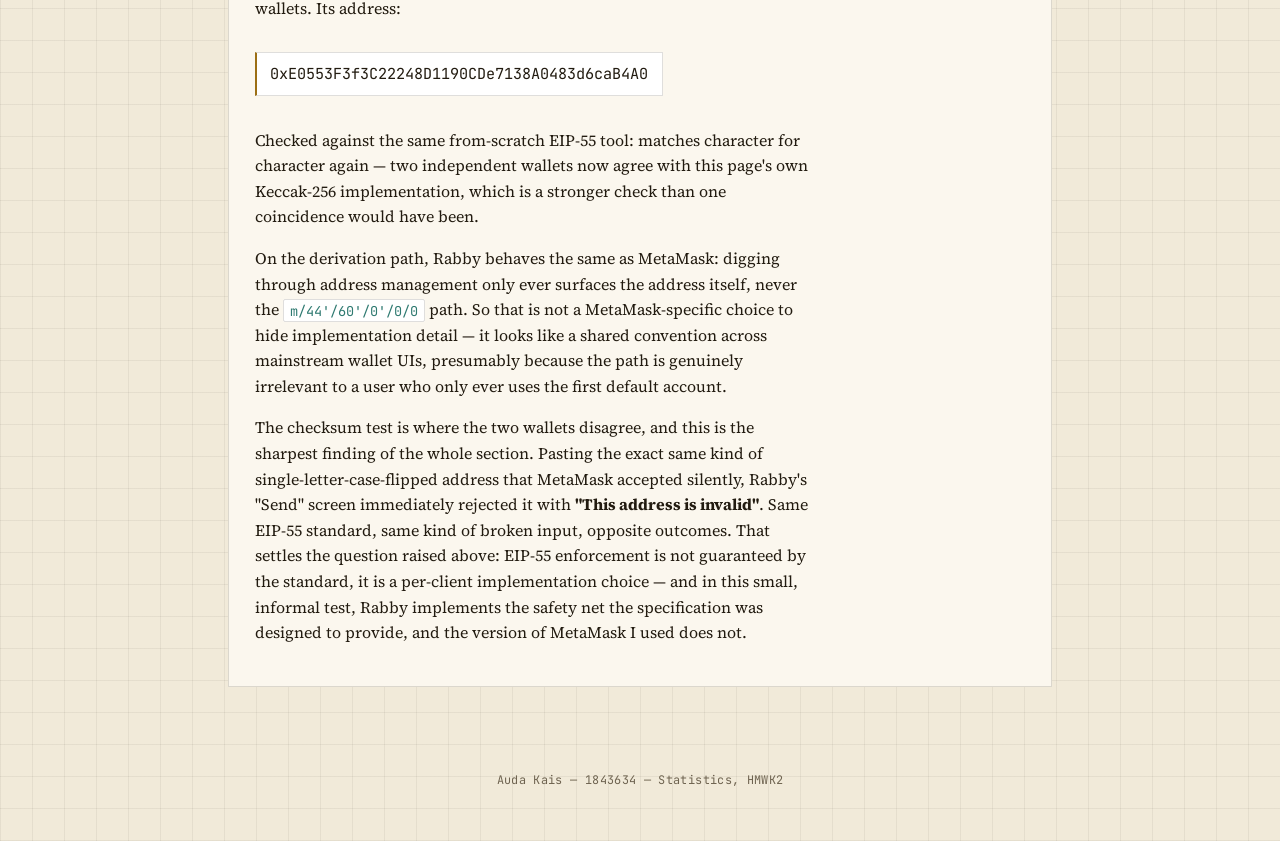
==== commit b14b3ef2: "Add files via upload" ====
--- a/hmwk2-wallet-pipeline/index.html
+++ b/hmwk2-wallet-pipeline/index.html
@@ -4,19 +4,33 @@
 <meta charset="UTF-8">
 <meta name="viewport" content="width=device-width, initial-scale=1.0">
 <title>From Wallet Seed to Ethereum Address</title>
+<link rel="preconnect" href="https://fonts.googleapis.com">
+<link rel="preconnect" href="https://fonts.gstatic.com" crossorigin>
+<link href="https://fonts.googleapis.com/css2?family=JetBrains+Mono:wght@400;500;600;700;800&family=Source+Serif+4:ital,opsz,wght@0,8..60,400;0,8..60,500;0,8..60,600;1,8..60,400&display=swap" rel="stylesheet">
 <link rel="stylesheet" href="report.css">
 </head>
 <body>
 
+<div class="crop-marks" aria-hidden="true"></div>
+
+<div class="sheet">
+
 <header>
-  <h1>From Wallet Seed to Ethereum Address</h1>
+  <div class="titleblock">
+    <div class="tb-cell"><span class="tb-label">doc</span><span class="tb-value">HW2 · WALLET</span></div>
+    <div class="tb-cell"><span class="tb-label">author</span><span class="tb-value">A. Kais</span></div>
+    <div class="tb-cell"><span class="tb-label">id</span><span class="tb-value">1843634</span></div>
+    <div class="tb-cell"><span class="tb-label">course</span><span class="tb-value">Statistics</span></div>
+    <div class="tb-cell"><span class="tb-label">rev</span><span class="tb-value">A</span></div>
+  </div>
+  <h1>From wallet seed<br>to Ethereum address</h1>
   <p class="subtitle">Hashing, key derivation and cryptographic primitives behind an Ethereum wallet.</p>
 </header>
 
 <main>
 
   <section class="card">
-    <h2>1. The pipeline</h2>
+    <h2><span class="num">01</span>The pipeline</h2>
     <p>
       An Ethereum wallet is not one algorithm doing one job end to end. It is a chain of five independent
       primitives, each solving a different problem, wired together in a fixed order:
@@ -44,7 +58,7 @@
   </section>
 
   <section class="card">
-    <h2>2. Role of each primitive</h2>
+    <h2><span class="num">02</span>Role of each primitive</h2>
 
     <div class="prim">
       <h3>BIP-39 &mdash; mnemonic sentence and seed generation</h3>
@@ -113,7 +127,7 @@
   </section>
 
   <section class="card">
-    <h2>3. Five different jobs, five different categories</h2>
+    <h2><span class="num">03</span>Five different jobs, five different categories</h2>
     <p>
       It helps to separate what each step <em>is</em>, not just what it does:
     </p>
@@ -135,7 +149,7 @@
   </section>
 
   <section class="card">
-    <h2>4. Statistical properties, and why the comparison with HMWK1 matters</h2>
+    <h2><span class="num">04</span>Statistical properties, and why the comparison with HMWK1 matters</h2>
     <p>
       HMWK1's toy-curve experiment showed that Q = kG is deterministic and algebraically structured
       (Q(k+1) = Q(k) + G, and the whole sequence cycles with period equal to the subgroup order). Flipping a
@@ -162,7 +176,7 @@
   </section>
 
   <section class="card">
-    <h2>5. Historical and temporal context</h2>
+    <h2><span class="num">05</span>Historical and temporal context</h2>
     <div class="timeline">
       <div class="trow"><span class="tyear">1977</span><span class="tdesc"><strong>RSA</strong> &mdash; first practical public-key cryptosystem, based on the hardness of factoring.</span></div>
       <div class="trow"><span class="tyear">2001</span><span class="tdesc"><strong>SHA-2 / SHA-512</strong> &mdash; NIST standardises the SHA-2 family (FIPS 180-2), Merkle&ndash;Damgård construction.</span></div>
@@ -182,7 +196,7 @@
   </section>
 
   <section class="card">
-    <h2>6. SHA-2/SHA-512 vs. Keccak/SHA-3 &mdash; not the same thing</h2>
+    <h2><span class="num">06</span>SHA-2/SHA-512 vs. Keccak/SHA-3 &mdash; not the same thing</h2>
     <p>
       SHA-2 (2001) and SHA-3 (2015) are both NIST standards, but they are structurally unrelated: SHA-2 is a
       Merkle&ndash;Damgård hash built from a block cipher-like compression function, while SHA-3 is a sponge
@@ -203,7 +217,7 @@
   </section>
 
   <section class="card">
-    <h2>7. Try it yourself &mdash; Keccak-256 vs. SHA3-256, and EIP-55 live</h2>
+    <h2><span class="num">07</span>Try it yourself <span class="guru-tag">live demo</span> &mdash; Keccak-256 vs. SHA3-256, and EIP-55</h2>
     <p>
       Section 6 claims Keccak-256 and the standardised SHA3-256 differ only in one padding byte. Rather than
       just asserting it, here is a Keccak-f[1600] sponge written directly from the specification (rotation
@@ -234,7 +248,7 @@
   </section>
 
   <section class="card">
-    <h2>8. Why not just use one algorithm for everything?</h2>
+    <h2><span class="num">08</span>Why not just use one algorithm for everything?</h2>
     <p>
       Each primitive in the pipeline is answering a question none of the others can answer:
     </p>
@@ -273,7 +287,7 @@
   </section>
 
   <section class="card">
-    <h2>9. Hands-on notes</h2>
+    <h2><span class="num">09</span>Hands-on notes</h2>
     <p>
       I installed MetaMask and created a throwaway test wallet (no real funds) to check some of the claims
       above against an actual client instead of just the spec.
@@ -351,6 +365,8 @@
   <p>Auda Kais &mdash; 1843634 &mdash; Statistics, HMWK2</p>
 </footer>
 
+</div>
+
 <script src="report.js"></script>
 </body>
 </html>
--- a/hmwk2-wallet-pipeline/report.css
+++ b/hmwk2-wallet-pipeline/report.css
@@ -1,49 +1,69 @@
+/* ---------------------------------------------------------------
+   Design: "drafting table" — brass + verdigris instruments on a
+   warm ink ground, graph-paper texture, JetBrains Mono for data
+   and headings, Source Serif 4 for reading text. Shared system
+   with HMWK1 (hmwk1-ecc/style.css); this sheet is volume 2.
+   ----------------------------------------------------------------*/
+
 :root {
-  --bg: #0f1115;
-  --panel: #171a21;
-  --recessed: #0c0e13;
-  --field: #0f1115;
-  --border: #2a2e38;
-  --text: #e4e6eb;
-  --muted: #8b92a3;
-  --accent: #5fc9f8;
-  --accent2: #f6a25c;
-  --good: #6fd38f;
+  --ink: #15120f;
+  --panel: #1e1912;
+  --panel-raised: #262018;
+  --paper: #ece4d6;
+  --muted: #a39780;
+  --brass: #d7a53e;
+  --brass-dim: #8a6f2e;
+  --verdigris: #5ba39a;
+  --redpen: #c1543f;
+  --border: rgba(236, 228, 214, 0.14);
+  --grid-line: rgba(236, 228, 214, 0.05);
   color-scheme: dark;
 }
 
 @media (prefers-color-scheme: light) {
   :root {
-    --bg: #f4f5f7;
-    --panel: #ffffff;
-    --recessed: #f7f8fa;
-    --field: #ffffff;
-    --border: #dadde3;
-    --text: #1b1e24;
-    --muted: #5a6072;
+    --ink: #f1ead9;
+    --panel: #fbf7ee;
+    --panel-raised: #ffffff;
+    --paper: #221b10;
+    --muted: #6e6350;
+    --brass: #9c6f14;
+    --brass-dim: #c79a3c;
+    --verdigris: #2f7a71;
+    --redpen: #a83f2d;
+    --border: rgba(34, 27, 16, 0.14);
+    --grid-line: rgba(34, 27, 16, 0.06);
     color-scheme: light;
   }
 }
 
 :root[data-theme="dark"] {
-  --bg: #0f1115;
-  --panel: #171a21;
-  --recessed: #0c0e13;
-  --field: #0f1115;
-  --border: #2a2e38;
-  --text: #e4e6eb;
-  --muted: #8b92a3;
+  --ink: #15120f;
+  --panel: #1e1912;
+  --panel-raised: #262018;
+  --paper: #ece4d6;
+  --muted: #a39780;
+  --brass: #d7a53e;
+  --brass-dim: #8a6f2e;
+  --verdigris: #5ba39a;
+  --redpen: #c1543f;
+  --border: rgba(236, 228, 214, 0.14);
+  --grid-line: rgba(236, 228, 214, 0.05);
   color-scheme: dark;
 }
 
 :root[data-theme="light"] {
-  --bg: #f4f5f7;
-  --panel: #ffffff;
-  --recessed: #f7f8fa;
-  --field: #ffffff;
-  --border: #dadde3;
-  --text: #1b1e24;
-  --muted: #5a6072;
+  --ink: #f1ead9;
+  --panel: #fbf7ee;
+  --panel-raised: #ffffff;
+  --paper: #221b10;
+  --muted: #6e6350;
+  --brass: #9c6f14;
+  --brass-dim: #c79a3c;
+  --verdigris: #2f7a71;
+  --redpen: #a83f2d;
+  --border: rgba(34, 27, 16, 0.14);
+  --grid-line: rgba(34, 27, 16, 0.06);
   color-scheme: light;
 }
 
@@ -51,74 +71,170 @@
 
 body {
   margin: 0;
-  background: var(--bg);
-  color: var(--text);
-  font-family: "Segoe UI", system-ui, sans-serif;
-  line-height: 1.55;
+  background:
+    repeating-linear-gradient(0deg, var(--grid-line) 0 1px, transparent 1px 32px),
+    repeating-linear-gradient(90deg, var(--grid-line) 0 1px, transparent 1px 32px),
+    var(--ink);
+  color: var(--paper);
+  font-family: "Source Serif 4", Georgia, serif;
+  font-size: 16px;
+  line-height: 1.6;
+}
+
+.crop-marks { display: none; }
+@media (min-width: 900px) {
+  .crop-marks {
+    display: block;
+    position: fixed;
+    inset: 18px;
+    pointer-events: none;
+    border: 1px solid var(--border);
+    z-index: 1;
+  }
+  .crop-marks::before, .crop-marks::after {
+    content: "";
+    position: fixed;
+    width: 14px;
+    height: 14px;
+    border-top: 1px solid var(--brass-dim);
+    border-left: 1px solid var(--brass-dim);
+  }
+  .crop-marks::before { top: 18px; left: 18px; }
+  .crop-marks::after { bottom: 18px; right: 18px; transform: rotate(180deg); }
+}
+
+.sheet { position: relative; z-index: 2; }
+
+h1, h2, h3, code, .mono-display {
+  font-family: "JetBrains Mono", "Consolas", monospace;
 }
 
 header {
-  padding: 2.2rem 1.5rem 1.2rem;
-  max-width: 920px;
+  padding: 2.6rem 1.75rem 1.4rem;
+  max-width: 880px;
   margin: 0 auto;
 }
 
+.titleblock {
+  display: flex;
+  flex-wrap: wrap;
+  gap: 0;
+  border: 1px solid var(--border);
+  margin-bottom: 1.6rem;
+  width: fit-content;
+}
+
+.tb-cell {
+  display: flex;
+  flex-direction: column;
+  padding: 0.35rem 0.75rem;
+  border-right: 1px solid var(--border);
+}
+.tb-cell:last-child { border-right: none; }
+
+.tb-label {
+  font-size: 0.6rem;
+  text-transform: uppercase;
+  letter-spacing: 0.1em;
+  color: var(--muted);
+}
+
+.tb-value {
+  font-size: 0.78rem;
+  color: var(--brass);
+  font-weight: 600;
+}
+
 h1 {
-  font-size: 1.6rem;
-  margin: 0 0 0.4rem;
+  font-size: 2rem;
+  font-weight: 800;
+  letter-spacing: -0.01em;
+  line-height: 1.15;
+  margin: 0 0 0.9rem;
+  text-wrap: balance;
+  max-width: 20ch;
 }
 
 .subtitle {
   color: var(--muted);
   margin: 0;
+  max-width: 62ch;
+  font-size: 1.02rem;
 }
 
 main {
-  max-width: 920px;
+  max-width: 880px;
   margin: 0 auto;
-  padding: 0 1.5rem 3rem;
+  padding: 0 1.75rem 3rem;
   display: flex;
   flex-direction: column;
-  gap: 1.4rem;
+  gap: 1.6rem;
 }
 
 .card {
   background: var(--panel);
   border: 1px solid var(--border);
-  border-radius: 10px;
-  padding: 1.3rem 1.6rem;
+  border-top: 2px solid var(--brass-dim);
+  padding: 1.5rem 1.6rem;
 }
 
 .card h2 {
-  margin-top: 0;
-  font-size: 1.1rem;
-  color: var(--accent);
+  margin: 0 0 1rem;
+  font-size: 1rem;
+  font-weight: 700;
+  text-transform: uppercase;
+  letter-spacing: 0.06em;
+  color: var(--paper);
+  display: flex;
+  align-items: baseline;
+  gap: 0.6rem;
+  flex-wrap: wrap;
+}
+
+.num {
+  color: var(--brass);
+  font-weight: 700;
+  font-size: 0.85em;
+}
+
+.guru-tag {
+  font-size: 0.62rem;
+  font-weight: 500;
+  text-transform: none;
+  letter-spacing: 0.03em;
+  color: var(--verdigris);
+  border: 1px solid var(--verdigris);
+  padding: 0.1rem 0.45rem;
 }
 
 .card h3 {
   font-size: 0.98rem;
-  margin: 0 0 0.3rem;
-  color: var(--accent2);
-}
+  margin: 0 0 0.4rem;
+  color: var(--brass);
+  font-weight: 600;
+}
+
+.card p { max-width: 70ch; }
 
 .hint {
   color: var(--muted);
-  font-size: 0.88rem;
+  font-size: 0.9rem;
 }
 
 code {
-  font-family: "Cascadia Code", "Consolas", monospace;
-  background: var(--recessed);
-  padding: 0.1rem 0.35rem;
-  border-radius: 4px;
+  background: var(--panel-raised);
+  border: 1px solid var(--border);
+  padding: 0.1rem 0.4rem;
+  border-radius: 2px;
   font-size: 0.85em;
-}
-
-.prim { margin-bottom: 1.1rem; }
+  color: var(--verdigris);
+}
+
+.prim { margin-bottom: 1.3rem; }
 .prim:last-child { margin-bottom: 0; }
 
-ul { padding-left: 1.2rem; }
-li { margin-bottom: 0.7rem; }
+ul { padding-left: 1.3rem; }
+li { margin-bottom: 0.7rem; max-width: 70ch; }
 
 /* pipeline diagram */
 
@@ -127,7 +243,7 @@
   flex-wrap: wrap;
   align-items: center;
   gap: 0.4rem;
-  margin: 1.2rem 0;
+  margin: 1.3rem 0;
 }
 
 .pstep {
@@ -135,34 +251,35 @@
   flex-direction: column;
   align-items: center;
   justify-content: center;
-  background: var(--recessed);
-  border: 1px solid var(--border);
-  border-radius: 8px;
-  padding: 0.6rem 0.8rem;
-  min-width: 110px;
+  background: var(--panel-raised);
+  border: 1px solid var(--border);
+  padding: 0.65rem 0.85rem;
+  min-width: 112px;
   text-align: center;
 }
 
-.pstep.highlight {
-  border-color: var(--good);
-}
+.pstep.highlight { border-color: var(--verdigris); border-width: 1px 1px 1px 2px; }
 
 .pname {
-  font-weight: 600;
-  font-size: 0.85rem;
+  font-family: "JetBrains Mono", monospace;
+  font-weight: 600;
+  font-size: 0.82rem;
+  color: var(--paper);
 }
 
 .plabel {
-  font-size: 0.72rem;
+  font-family: "JetBrains Mono", monospace;
+  font-size: 0.68rem;
   color: var(--muted);
 }
 
 .parrow {
-  font-size: 0.72rem;
-  color: var(--accent);
+  font-family: "JetBrains Mono", monospace;
+  font-size: 0.68rem;
+  color: var(--brass);
   white-space: nowrap;
   padding: 0 0.2rem;
-  font-family: "Cascadia Code", "Consolas", monospace;
+  font-weight: 600;
 }
 
 .parrow::before { content: "→ "; color: var(--muted); }
@@ -173,23 +290,24 @@
 table.defs {
   width: 100%;
   border-collapse: collapse;
-  margin-top: 0.8rem;
+  margin-top: 0.9rem;
   font-size: 0.88rem;
 }
 
 table.defs th, table.defs td {
   text-align: left;
-  padding: 0.5rem 0.6rem;
+  padding: 0.55rem 0.65rem;
   border-bottom: 1px solid var(--border);
   vertical-align: top;
 }
 
 table.defs th {
-  color: var(--muted);
-  font-weight: 600;
-  font-size: 0.78rem;
+  color: var(--brass);
+  font-family: "JetBrains Mono", monospace;
+  font-weight: 600;
+  font-size: 0.7rem;
   text-transform: uppercase;
-  letter-spacing: 0.03em;
+  letter-spacing: 0.06em;
 }
 
 /* timeline */
@@ -198,14 +316,11 @@
   display: flex;
   flex-direction: column;
   border-left: 2px solid var(--border);
-  margin: 1rem 0 1rem 0.4rem;
-  padding-left: 1.2rem;
-}
-
-.trow {
-  position: relative;
-  padding: 0.5rem 0;
-}
+  margin: 1.1rem 0 1.1rem 0.4rem;
+  padding-left: 1.3rem;
+}
+
+.trow { position: relative; padding: 0.55rem 0; }
 
 .trow::before {
   content: "";
@@ -214,56 +329,53 @@
   top: 0.9rem;
   width: 9px;
   height: 9px;
-  border-radius: 50%;
-  background: var(--accent);
+  background: var(--brass);
+  transform: rotate(45deg);
 }
 
 .tyear {
   display: inline-block;
-  min-width: 3.2rem;
-  color: var(--accent);
-  font-family: "Cascadia Code", "Consolas", monospace;
-  font-weight: 600;
-}
-
-.tdesc { color: var(--text); }
-
-footer {
-  text-align: center;
-  color: var(--muted);
-  font-size: 0.8rem;
-  padding-bottom: 2rem;
-}
+  min-width: 3.4rem;
+  color: var(--brass);
+  font-family: "JetBrains Mono", monospace;
+  font-weight: 700;
+}
+
+.tdesc { color: var(--paper); }
 
 /* live JS demos */
 
-.mono { font-family: "Cascadia Code", "Consolas", monospace; }
+.mono { font-family: "JetBrains Mono", "Consolas", monospace; }
 .small { font-size: 0.82rem; }
 
 .demo {
-  background: var(--recessed);
-  border: 1px solid var(--border);
-  border-radius: 8px;
-  padding: 1rem 1.1rem;
-  margin: 1rem 0;
+  background: var(--panel-raised);
+  border: 1px solid var(--border);
+  border-left: 2px solid var(--verdigris);
+  padding: 1.1rem 1.2rem;
+  margin: 1.1rem 0;
 }
 
 .demo-label {
   display: block;
-  font-size: 0.78rem;
-  color: var(--muted);
-  margin-bottom: 0.3rem;
+  font-family: "JetBrains Mono", monospace;
+  font-size: 0.68rem;
+  text-transform: uppercase;
+  letter-spacing: 0.06em;
+  color: var(--muted);
+  margin-bottom: 0.4rem;
 }
 
 .demo-input {
   width: 100%;
-  background: var(--field);
-  color: var(--text);
-  border: 1px solid var(--border);
-  border-radius: 6px;
-  padding: 0.5rem 0.65rem;
+  background: var(--ink);
+  color: var(--paper);
+  border: 1px solid var(--border);
+  border-radius: 2px;
+  padding: 0.55rem 0.7rem;
   font-size: 0.9rem;
-  margin-bottom: 0.7rem;
+  font-family: "JetBrains Mono", monospace;
+  margin-bottom: 0.8rem;
 }
 
 .demo-row {
@@ -272,30 +384,46 @@
   align-items: baseline;
   flex-wrap: wrap;
   word-break: break-all;
-  margin-bottom: 0.3rem;
+  margin-bottom: 0.35rem;
 }
 
 .demo-tag {
   flex: none;
-  font-size: 0.72rem;
-  font-weight: 600;
-  padding: 0.1rem 0.45rem;
-  border-radius: 999px;
+  font-family: "JetBrains Mono", monospace;
+  font-size: 0.68rem;
+  font-weight: 600;
+  text-transform: uppercase;
+  letter-spacing: 0.03em;
+  padding: 0.12rem 0.5rem;
   border: 1px solid currentColor;
 }
 
-.demo-tag.keccak { color: var(--accent); }
-.demo-tag.sha3 { color: var(--accent2); }
-.demo-tag.good { color: var(--good); }
+.demo-tag.keccak { color: var(--verdigris); }
+.demo-tag.sha3 { color: var(--brass); }
+.demo-tag.good { color: var(--verdigris); }
 
 .addr-out { font-size: 0.95rem; }
-.addr-out .upper { color: var(--good); font-weight: 700; }
+.addr-out .upper { color: var(--verdigris); font-weight: 700; }
 
 .addr-example {
-  background: var(--recessed);
-  border: 1px solid var(--border);
-  border-radius: 6px;
-  padding: 0.5rem 0.8rem;
+  background: var(--panel-raised);
+  border: 1px solid var(--border);
+  border-left: 2px solid var(--brass);
+  padding: 0.55rem 0.85rem;
   font-size: 0.95rem;
   display: inline-block;
 }
+
+footer {
+  text-align: center;
+  color: var(--muted);
+  font-family: "JetBrains Mono", monospace;
+  font-size: 0.74rem;
+  letter-spacing: 0.03em;
+  padding: 1.5rem 0 2.5rem;
+}
+
+@media (max-width: 560px) {
+  h1 { font-size: 1.5rem; max-width: none; }
+  .titleblock { font-size: 0.9em; }
+}
